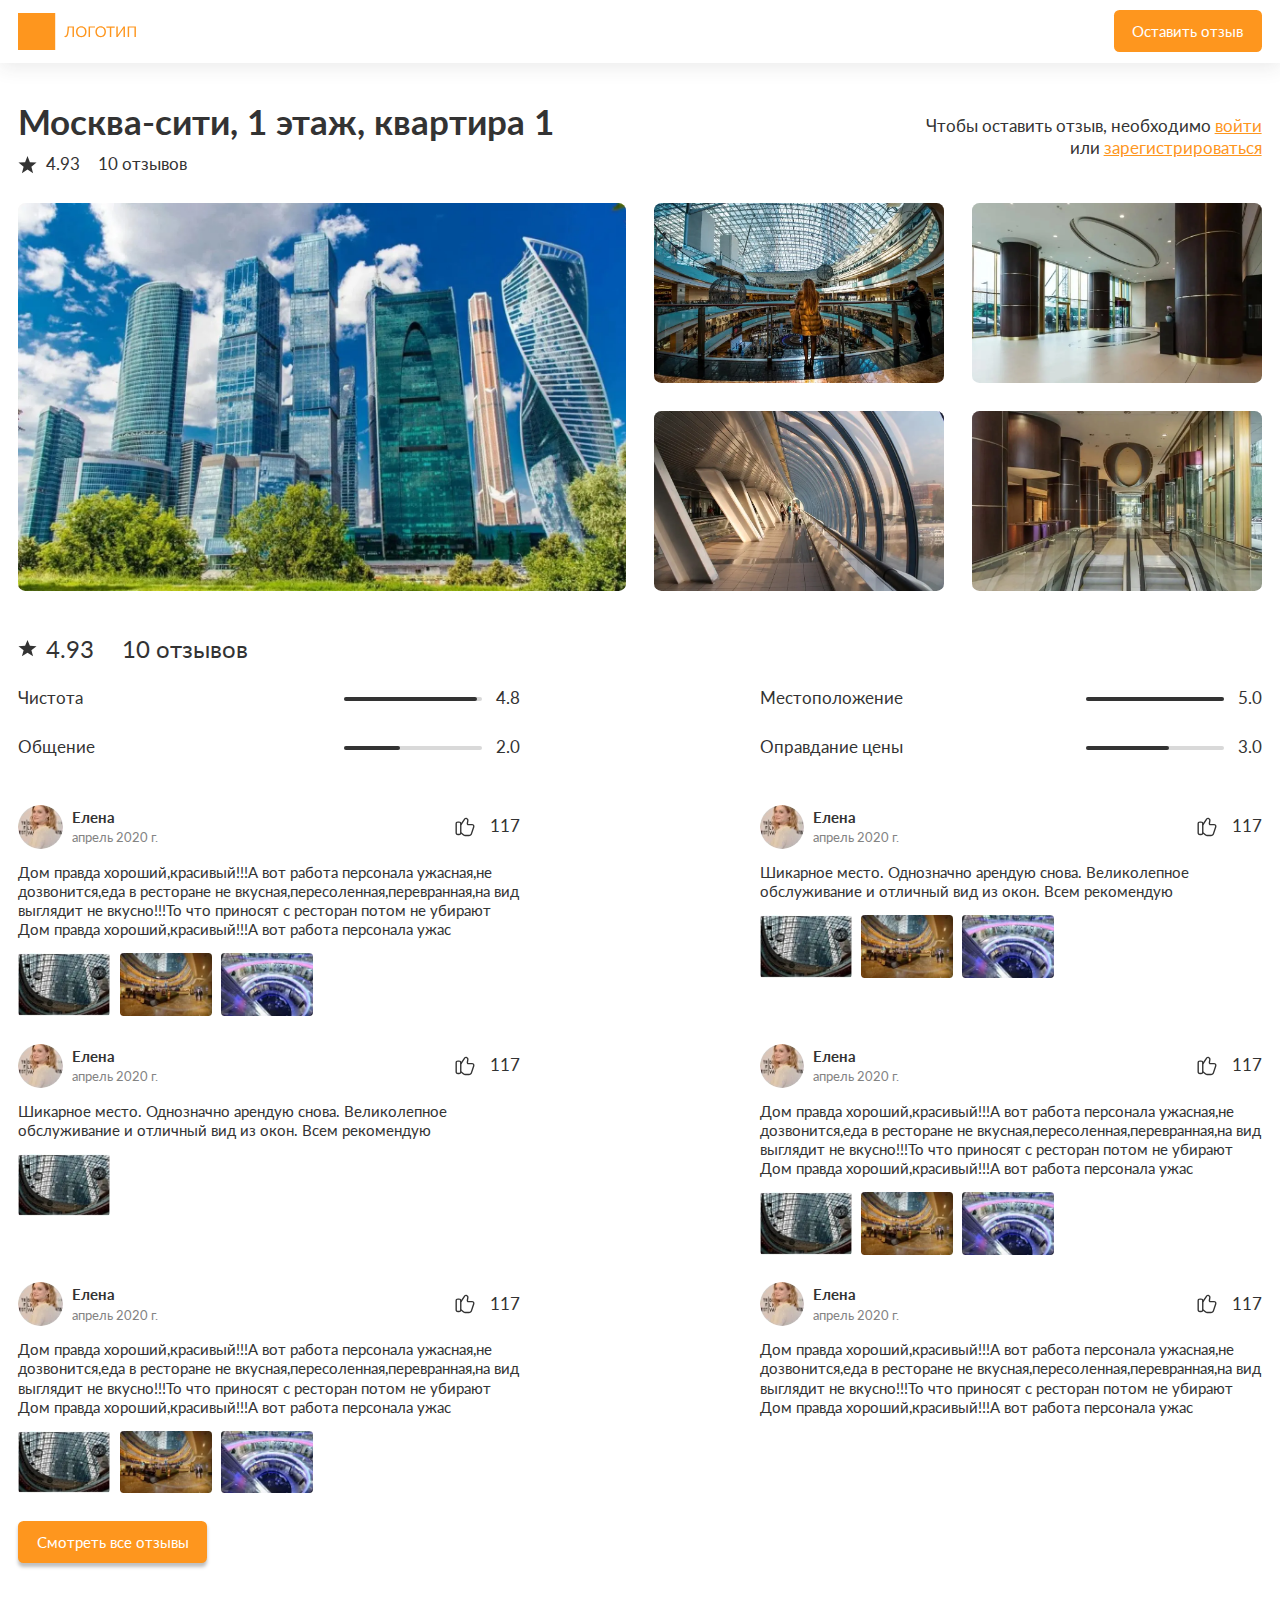
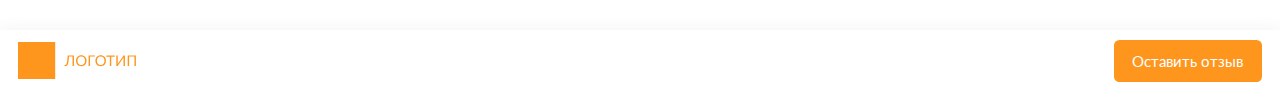
==== card.html @ af411788 "first commit" ====
<!DOCTYPE html> <html lang="ru">

<head>
    <meta charset="UTF-8">
    <meta name="viewport" content="width=device-width, initial-scale=1.0">
    <meta name="description" content="">
    <meta name="keywords" content="">
    <link rel="stylesheet" href="css/libs.min.css">
    <link rel="stylesheet" href="css/style.min.css">
    <script src="https://api-maps.yandex.ru/2.1/?lang=ru_RU&apikey=9133eb49-3a97-4b2d-90be-6b80a97a5036" type="text/javascript"></script>
    <title>Главная</title>
</head>


<body class="page">
    <div class="wrapper">
        <header class="header">
            <div class="container">
    <div class="header__inner">
        <a href="" class="logo header__logo">
            <img src="img/logo.svg" alt="">
        </a>
        
        <button class="header__btn m-btn m-btn-accent">
            <span>Оставить отзыв</span>
        </button>
        
    </div>
</div>

        </header>
        <main class="content">

            <section class="apart">
                <div class="container">
                    <div class="apart__top">
    <div class="apart__info">
        <h1 class="display1">
            Москва-сити, 1 этаж, квартира 1
        </h1>
        <div class="apart__reviews">
            <div class="rating-num">
                <img src="img/star.svg" alt="">
                <span class="text18">
                                        4.93
                                    </span>
            </div>
            <span class="text18">
                                    10 отзывов
                                </span>
        </div>
    </div>
    
    <div class="apart__desc text18">
        Чтобы оставить отзыв, необходимо
        <a href="">войти</a> <br>
        или
        <a href="">зарегистрироваться</a>
    </div>
    
</div>

                    <div class="gallery">
    <div class="gallery-card">
    <a href="img/gallery.webp" data-fancybox="gallery" class="gallery-card__img">
        <img src="img/gallery.webp" alt="">
    </a>
</div>

    <div class="gallery-card">
    <a href="img/gallery2.webp" data-fancybox="gallery" class="gallery-card__img">
        <img src="img/gallery2.webp" alt="">
    </a>
</div>

    <div class="gallery-card">
    <a href="img/gallery3.webp" data-fancybox="gallery" class="gallery-card__img">
        <img src="img/gallery3.webp" alt="">
    </a>
</div>

    <div class="gallery-card">
    <a href="img/gallery4.webp" data-fancybox="gallery" class="gallery-card__img">
        <img src="img/gallery4.webp" alt="">
    </a>
</div>

    <div class="gallery-card">
    <a href="img/gallery5.webp" data-fancybox="gallery" class="gallery-card__img">
        <img src="img/gallery5.webp" alt="">
    </a>
</div>

</div>

                    <div class="stat">
    <div class="stat__top">
        <div class="rating-num">
            <img src="img/star.svg" alt="">
            <span class="text26">
                4.93
            </span>
        </div>
        <span class="text26">
            10 отзывов
        </span>
    </div>
    <div class="stat__items">
        <div class="stat-card">
    <div class="stat-card__title text18">
        Чистота
    </div>
    <div class="stat-card__nums">
        <div class="stat-card__progress">
            <span data-current="4.8" data-max="5" class="stat-card__progress-fill"></span>
        </div>
        <div class="stat-card__ball">
            <div class="text18">
                4.8
            </div>
        </div>
    </div>
</div>

        <div class="stat-card">
    <div class="stat-card__title text18">
        Местоположение
    </div>
    <div class="stat-card__nums">
        <div class="stat-card__progress">
            <span data-current="5.0" data-max="5" class="stat-card__progress-fill"></span>
        </div>
        <div class="stat-card__ball">
            <div class="text18">
                5.0
            </div>
        </div>
    </div>
</div>

        <div class="stat-card">
    <div class="stat-card__title text18">
        Общение
    </div>
    <div class="stat-card__nums">
        <div class="stat-card__progress">
            <span data-current="2.0" data-max="5" class="stat-card__progress-fill"></span>
        </div>
        <div class="stat-card__ball">
            <div class="text18">
                2.0
            </div>
        </div>
    </div>
</div>

        <div class="stat-card">
    <div class="stat-card__title text18">
        Оправдание цены
    </div>
    <div class="stat-card__nums">
        <div class="stat-card__progress">
            <span data-current="3.0" data-max="5" class="stat-card__progress-fill"></span>
        </div>
        <div class="stat-card__ball">
            <div class="text18">
                3.0
            </div>
        </div>
    </div>
</div>

    </div>
</div>

                    <div class="feedback">
    <div class="feedback__items">
        <div class="feedback-card">
    <div class="feedback-card__top">
        <div class="feedback-card__user">
            <div class="avatar">
                <img src="img/avatar.webp" alt="">
            </div>
            <div class="feedback-card__user-info">
                <div class="feedback-card__user-name">
                    <span class="text16 bold-text">
                        Елена
                    </span>
                </div>
                <div class="feedback-card__user-date">
                    <span class="text14 gray-text">
                        апрель 2020 г.
                    </span>
                </div>
            </div>
        </div>
        <div class="like">
            <span class="like__icon"></span>
            <span class="like__count text18">
                117
            </span>
        </div>
    </div>
    <div class="feedback-card__text text16">
        
        <p>
            Дом правда хороший,красивый!!!А вот работа персонала ужасная,не дозвонится,еда в ресторане не вкусная,пересоленная,перевранная,на вид выглядит не вкусно!!!То что приносят с ресторан потом не убирают Дом правда хороший,красивый!!!А вот работа персонала ужас
        </p>
        
    </div>
    
    <div class="feedback-card__images">
        
            <div class="feedback-card__img">
    <a href="img/feedback.webp" data-fancybox="gallery1" class="feedback-card__img-wrap">
        <img src="img/feedback.webp" alt="">
    </a>
</div>

            <div class="feedback-card__img">
    <a href="img/feedback2.webp" data-fancybox="gallery1" class="feedback-card__img-wrap">
        <img src="img/feedback2.webp" alt="">
    </a>
</div>

            <div class="feedback-card__img">
    <a href="img/feedback3.webp" data-fancybox="gallery1" class="feedback-card__img-wrap">
        <img src="img/feedback3.webp" alt="">
    </a>
</div>

        
        
    </div>
</div>

        <div class="feedback-card">
    <div class="feedback-card__top">
        <div class="feedback-card__user">
            <div class="avatar">
                <img src="img/avatar.webp" alt="">
            </div>
            <div class="feedback-card__user-info">
                <div class="feedback-card__user-name">
                    <span class="text16 bold-text">
                        Елена
                    </span>
                </div>
                <div class="feedback-card__user-date">
                    <span class="text14 gray-text">
                        апрель 2020 г.
                    </span>
                </div>
            </div>
        </div>
        <div class="like">
            <span class="like__icon"></span>
            <span class="like__count text18">
                117
            </span>
        </div>
    </div>
    <div class="feedback-card__text text16">
        
        
        <p>
            Шикарное место. Однозначно арендую снова. Великолепное обслуживание и отличный вид из окон. Всем рекомендую
        </p>
    </div>
    
    <div class="feedback-card__images">
        
            <div class="feedback-card__img">
    <a href="img/feedback.webp" data-fancybox="gallery1" class="feedback-card__img-wrap">
        <img src="img/feedback.webp" alt="">
    </a>
</div>

            <div class="feedback-card__img">
    <a href="img/feedback2.webp" data-fancybox="gallery1" class="feedback-card__img-wrap">
        <img src="img/feedback2.webp" alt="">
    </a>
</div>

            <div class="feedback-card__img">
    <a href="img/feedback3.webp" data-fancybox="gallery1" class="feedback-card__img-wrap">
        <img src="img/feedback3.webp" alt="">
    </a>
</div>

        
        
    </div>
</div>

        <div class="feedback-card">
    <div class="feedback-card__top">
        <div class="feedback-card__user">
            <div class="avatar">
                <img src="img/avatar.webp" alt="">
            </div>
            <div class="feedback-card__user-info">
                <div class="feedback-card__user-name">
                    <span class="text16 bold-text">
                        Елена
                    </span>
                </div>
                <div class="feedback-card__user-date">
                    <span class="text14 gray-text">
                        апрель 2020 г.
                    </span>
                </div>
            </div>
        </div>
        <div class="like">
            <span class="like__icon"></span>
            <span class="like__count text18">
                117
            </span>
        </div>
    </div>
    <div class="feedback-card__text text16">
        
        
        <p>
            Шикарное место. Однозначно арендую снова. Великолепное обслуживание и отличный вид из окон. Всем рекомендую
        </p>
    </div>
    
    <div class="feedback-card__images">
        
        
        <div class="feedback-card__img">
    <a href="img/feedback.webp" data-fancybox="gallery1" class="feedback-card__img-wrap">
        <img src="img/feedback.webp" alt="">
    </a>
</div>

        
    </div>
</div>

        <div class="feedback-card">
    <div class="feedback-card__top">
        <div class="feedback-card__user">
            <div class="avatar">
                <img src="img/avatar.webp" alt="">
            </div>
            <div class="feedback-card__user-info">
                <div class="feedback-card__user-name">
                    <span class="text16 bold-text">
                        Елена
                    </span>
                </div>
                <div class="feedback-card__user-date">
                    <span class="text14 gray-text">
                        апрель 2020 г.
                    </span>
                </div>
            </div>
        </div>
        <div class="like">
            <span class="like__icon"></span>
            <span class="like__count text18">
                117
            </span>
        </div>
    </div>
    <div class="feedback-card__text text16">
        
        <p>
            Дом правда хороший,красивый!!!А вот работа персонала ужасная,не дозвонится,еда в ресторане не вкусная,пересоленная,перевранная,на вид выглядит не вкусно!!!То что приносят с ресторан потом не убирают Дом правда хороший,красивый!!!А вот работа персонала ужас
        </p>
        
    </div>
    
    <div class="feedback-card__images">
        
            <div class="feedback-card__img">
    <a href="img/feedback.webp" data-fancybox="gallery1" class="feedback-card__img-wrap">
        <img src="img/feedback.webp" alt="">
    </a>
</div>

            <div class="feedback-card__img">
    <a href="img/feedback2.webp" data-fancybox="gallery1" class="feedback-card__img-wrap">
        <img src="img/feedback2.webp" alt="">
    </a>
</div>

            <div class="feedback-card__img">
    <a href="img/feedback3.webp" data-fancybox="gallery1" class="feedback-card__img-wrap">
        <img src="img/feedback3.webp" alt="">
    </a>
</div>

        
        
    </div>
</div>

        <div class="feedback-card">
    <div class="feedback-card__top">
        <div class="feedback-card__user">
            <div class="avatar">
                <img src="img/avatar.webp" alt="">
            </div>
            <div class="feedback-card__user-info">
                <div class="feedback-card__user-name">
                    <span class="text16 bold-text">
                        Елена
                    </span>
                </div>
                <div class="feedback-card__user-date">
                    <span class="text14 gray-text">
                        апрель 2020 г.
                    </span>
                </div>
            </div>
        </div>
        <div class="like">
            <span class="like__icon"></span>
            <span class="like__count text18">
                117
            </span>
        </div>
    </div>
    <div class="feedback-card__text text16">
        
        <p>
            Дом правда хороший,красивый!!!А вот работа персонала ужасная,не дозвонится,еда в ресторане не вкусная,пересоленная,перевранная,на вид выглядит не вкусно!!!То что приносят с ресторан потом не убирают Дом правда хороший,красивый!!!А вот работа персонала ужас
        </p>
        
    </div>
    
    <div class="feedback-card__images">
        
            <div class="feedback-card__img">
    <a href="img/feedback.webp" data-fancybox="gallery1" class="feedback-card__img-wrap">
        <img src="img/feedback.webp" alt="">
    </a>
</div>

            <div class="feedback-card__img">
    <a href="img/feedback2.webp" data-fancybox="gallery1" class="feedback-card__img-wrap">
        <img src="img/feedback2.webp" alt="">
    </a>
</div>

            <div class="feedback-card__img">
    <a href="img/feedback3.webp" data-fancybox="gallery1" class="feedback-card__img-wrap">
        <img src="img/feedback3.webp" alt="">
    </a>
</div>

        
        
    </div>
</div>

        <div class="feedback-card">
    <div class="feedback-card__top">
        <div class="feedback-card__user">
            <div class="avatar">
                <img src="img/avatar.webp" alt="">
            </div>
            <div class="feedback-card__user-info">
                <div class="feedback-card__user-name">
                    <span class="text16 bold-text">
                        Елена
                    </span>
                </div>
                <div class="feedback-card__user-date">
                    <span class="text14 gray-text">
                        апрель 2020 г.
                    </span>
                </div>
            </div>
        </div>
        <div class="like">
            <span class="like__icon"></span>
            <span class="like__count text18">
                117
            </span>
        </div>
    </div>
    <div class="feedback-card__text text16">
        
        <p>
            Дом правда хороший,красивый!!!А вот работа персонала ужасная,не дозвонится,еда в ресторане не вкусная,пересоленная,перевранная,на вид выглядит не вкусно!!!То что приносят с ресторан потом не убирают Дом правда хороший,красивый!!!А вот работа персонала ужас
        </p>
        
    </div>
    
</div>

    </div>
    <div class="feedback__nav">
        <a href="" class="feedback__btn m-btn shadow m-btn-accent">
            <span>Смотреть все отзывы</span>
        </a>
    </div>
</div>

                </div>
            </section>

        </main>
        <footer class="footer">
            <div class="container">
    <div class="footer__inner">
        <a href="" class="logo header__logo">
            <img src="img/logo.svg" alt="">
        </a>
        <button class="footer__btn m-btn m-btn-accent">
            <span>Оставить отзыв</span>
        </button>
    </div>
</div>

        </footer>
    </div>

    <script src="js/libs.min.js"></script>
<script src="js/main.min.js"></script>

</body>

</html>
---- css/libs.min.css ----
@font-face{font-family:'swiper-icons';src:url("data:application/font-woff;charset=utf-8;base64, [base64]//wADZ2x5ZgAAAywAAADMAAAD2MHtryVoZWFkAAABbAAAADAAAAA2E2+eoWhoZWEAAAGcAAAAHwAAACQC9gDzaG10eAAAAigAAAAZAAAArgJkABFsb2NhAAAC0AAAAFoAAABaFQAUGG1heHAAAAG8AAAAHwAAACAAcABAbmFtZQAAA/gAAAE5AAACXvFdBwlwb3N0AAAFNAAAAGIAAACE5s74hXjaY2BkYGAAYpf5Hu/j+W2+MnAzMYDAzaX6QjD6/4//Bxj5GA8AuRwMYGkAPywL13jaY2BkYGA88P8Agx4j+/8fQDYfA1AEBWgDAIB2BOoAeNpjYGRgYNBh4GdgYgABEMnIABJzYNADCQAACWgAsQB42mNgYfzCOIGBlYGB0YcxjYGBwR1Kf2WQZGhhYGBiYGVmgAFGBiQQkOaawtDAoMBQxXjg/wEGPcYDDA4wNUA2CCgwsAAAO4EL6gAAeNpj2M0gyAACqxgGNWBkZ2D4/wMA+xkDdgAAAHjaY2BgYGaAYBkGRgYQiAHyGMF8FgYHIM3DwMHABGQrMOgyWDLEM1T9/w8UBfEMgLzE////P/5//f/V/xv+r4eaAAeMbAxwIUYmIMHEgKYAYjUcsDAwsLKxc3BycfPw8jEQA/[base64]/uznmfPFBNODM2K7MTQ45YEAZqGP81AmGGcF3iPqOop0r1SPTaTbVkfUe4HXj97wYE+yNwWYxwWu4v1ugWHgo3S1XdZEVqWM7ET0cfnLGxWfkgR42o2PvWrDMBSFj/IHLaF0zKjRgdiVMwScNRAoWUoH78Y2icB/yIY09An6AH2Bdu/UB+yxopYshQiEvnvu0dURgDt8QeC8PDw7Fpji3fEA4z/PEJ6YOB5hKh4dj3EvXhxPqH/SKUY3rJ7srZ4FZnh1PMAtPhwP6fl2PMJMPDgeQ4rY8YT6Gzao0eAEA409DuggmTnFnOcSCiEiLMgxCiTI6Cq5DZUd3Qmp10vO0LaLTd2cjN4fOumlc7lUYbSQcZFkutRG7g6JKZKy0RmdLY680CDnEJ+UMkpFFe1RN7nxdVpXrC4aTtnaurOnYercZg2YVmLN/d/gczfEimrE/fs/bOuq29Zmn8tloORaXgZgGa78yO9/cnXm2BpaGvq25Dv9S4E9+5SIc9PqupJKhYFSSl47+Qcr1mYNAAAAeNptw0cKwkAAAMDZJA8Q7OUJvkLsPfZ6zFVERPy8qHh2YER+3i/BP83vIBLLySsoKimrqKqpa2hp6+jq6RsYGhmbmJqZSy0sraxtbO3sHRydnEMU4uR6yx7JJXveP7WrDycAAAAAAAH//wACeNpjYGRgYOABYhkgZgJCZgZNBkYGLQZtIJsFLMYAAAw3ALgAeNolizEKgDAQBCchRbC2sFER0YD6qVQiBCv/H9ezGI6Z5XBAw8CBK/m5iQQVauVbXLnOrMZv2oLdKFa8Pjuru2hJzGabmOSLzNMzvutpB3N42mNgZGBg4GKQYzBhYMxJLMlj4GBgAYow/P/PAJJhLM6sSoWKfWCAAwDAjgbRAAB42mNgYGBkAIIbCZo5IPrmUn0hGA0AO8EFTQAA");font-weight:400;font-style:normal}:root{--swiper-theme-color: #007aff}.swiper{margin-left:auto;margin-right:auto;position:relative;overflow:hidden;list-style:none;padding:0;z-index:1}.swiper-vertical>.swiper-wrapper{flex-direction:column}.swiper-wrapper{position:relative;width:100%;height:100%;z-index:1;display:flex;transition-property:transform;box-sizing:content-box}.swiper-android .swiper-slide,.swiper-wrapper{transform:translate3d(0px, 0, 0)}.swiper-pointer-events{touch-action:pan-y}.swiper-pointer-events.swiper-vertical{touch-action:pan-x}.swiper-slide{flex-shrink:0;width:100%;height:100%;position:relative;transition-property:transform}.swiper-slide-invisible-blank{visibility:hidden}.swiper-autoheight,.swiper-autoheight .swiper-slide{height:auto}.swiper-autoheight .swiper-wrapper{align-items:flex-start;transition-property:transform, height}.swiper-backface-hidden .swiper-slide{transform:translateZ(0);-webkit-backface-visibility:hidden;backface-visibility:hidden}.swiper-3d,.swiper-3d.swiper-css-mode .swiper-wrapper{perspective:1200px}.swiper-3d .swiper-wrapper,.swiper-3d .swiper-slide,.swiper-3d .swiper-slide-shadow,.swiper-3d .swiper-slide-shadow-left,.swiper-3d .swiper-slide-shadow-right,.swiper-3d .swiper-slide-shadow-top,.swiper-3d .swiper-slide-shadow-bottom,.swiper-3d .swiper-cube-shadow{transform-style:preserve-3d}.swiper-3d .swiper-slide-shadow,.swiper-3d .swiper-slide-shadow-left,.swiper-3d .swiper-slide-shadow-right,.swiper-3d .swiper-slide-shadow-top,.swiper-3d .swiper-slide-shadow-bottom{position:absolute;left:0;top:0;width:100%;height:100%;pointer-events:none;z-index:10}.swiper-3d .swiper-slide-shadow{background:rgba(0,0,0,0.15)}.swiper-3d .swiper-slide-shadow-left{background-image:linear-gradient(to left, rgba(0,0,0,0.5), rgba(0,0,0,0))}.swiper-3d .swiper-slide-shadow-right{background-image:linear-gradient(to right, rgba(0,0,0,0.5), rgba(0,0,0,0))}.swiper-3d .swiper-slide-shadow-top{background-image:linear-gradient(to top, rgba(0,0,0,0.5), rgba(0,0,0,0))}.swiper-3d .swiper-slide-shadow-bottom{background-image:linear-gradient(to bottom, rgba(0,0,0,0.5), rgba(0,0,0,0))}.swiper-css-mode>.swiper-wrapper{overflow:auto;scrollbar-width:none;-ms-overflow-style:none}.swiper-css-mode>.swiper-wrapper::-webkit-scrollbar{display:none}.swiper-css-mode>.swiper-wrapper>.swiper-slide{scroll-snap-align:start start}.swiper-horizontal.swiper-css-mode>.swiper-wrapper{scroll-snap-type:x mandatory}.swiper-vertical.swiper-css-mode>.swiper-wrapper{scroll-snap-type:y mandatory}.swiper-centered>.swiper-wrapper::before{content:'';flex-shrink:0;order:9999}.swiper-centered.swiper-horizontal>.swiper-wrapper>.swiper-slide:first-child{margin-inline-start:var(--swiper-centered-offset-before)}.swiper-centered.swiper-horizontal>.swiper-wrapper::before{height:100%;min-height:1px;width:var(--swiper-centered-offset-after)}.swiper-centered.swiper-vertical>.swiper-wrapper>.swiper-slide:first-child{margin-block-start:var(--swiper-centered-offset-before)}.swiper-centered.swiper-vertical>.swiper-wrapper::before{width:100%;min-width:1px;height:var(--swiper-centered-offset-after)}.swiper-centered>.swiper-wrapper>.swiper-slide{scroll-snap-align:center center}.swiper-virtual .swiper-slide{-webkit-backface-visibility:hidden;transform:translateZ(0)}.swiper-virtual.swiper-css-mode .swiper-wrapper::after{content:'';position:absolute;left:0;top:0;pointer-events:none}.swiper-virtual.swiper-css-mode.swiper-horizontal .swiper-wrapper::after{height:1px;width:var(--swiper-virtual-size)}.swiper-virtual.swiper-css-mode.swiper-vertical .swiper-wrapper::after{width:1px;height:var(--swiper-virtual-size)}:root{--swiper-navigation-size: 44px}.swiper-button-prev,.swiper-button-next{position:absolute;top:50%;width:calc(var(--swiper-navigation-size) / 44 * 27);height:var(--swiper-navigation-size);margin-top:calc(0px - (var(--swiper-navigation-size) / 2));z-index:10;cursor:pointer;display:flex;align-items:center;justify-content:center;color:var(--swiper-navigation-color, var(--swiper-theme-color))}.swiper-button-prev.swiper-button-disabled,.swiper-button-next.swiper-button-disabled{opacity:0.35;cursor:auto;pointer-events:none}.swiper-button-prev:after,.swiper-button-next:after{font-family:swiper-icons;font-size:var(--swiper-navigation-size);text-transform:none !important;letter-spacing:0;text-transform:none;font-variant:initial;line-height:1}.swiper-button-prev,.swiper-rtl .swiper-button-next{left:10px;right:auto}.swiper-button-prev:after,.swiper-rtl .swiper-button-next:after{content:'prev'}.swiper-button-next,.swiper-rtl .swiper-button-prev{right:10px;left:auto}.swiper-button-next:after,.swiper-rtl .swiper-button-prev:after{content:'next'}.swiper-button-lock{display:none}.swiper-pagination{position:absolute;text-align:center;transition:300ms opacity;transform:translate3d(0, 0, 0);z-index:10}.swiper-pagination.swiper-pagination-hidden{opacity:0}.swiper-pagination-fraction,.swiper-pagination-custom,.swiper-horizontal>.swiper-pagination-bullets,.swiper-pagination-bullets.swiper-pagination-horizontal{bottom:10px;left:0;width:100%}.swiper-pagination-bullets-dynamic{overflow:hidden;font-size:0}.swiper-pagination-bullets-dynamic .swiper-pagination-bullet{transform:scale(0.33);position:relative}.swiper-pagination-bullets-dynamic .swiper-pagination-bullet-active{transform:scale(1)}.swiper-pagination-bullets-dynamic .swiper-pagination-bullet-active-main{transform:scale(1)}.swiper-pagination-bullets-dynamic .swiper-pagination-bullet-active-prev{transform:scale(0.66)}.swiper-pagination-bullets-dynamic .swiper-pagination-bullet-active-prev-prev{transform:scale(0.33)}.swiper-pagination-bullets-dynamic .swiper-pagination-bullet-active-next{transform:scale(0.66)}.swiper-pagination-bullets-dynamic .swiper-pagination-bullet-active-next-next{transform:scale(0.33)}.swiper-pagination-bullet{width:var(--swiper-pagination-bullet-width, var(--swiper-pagination-bullet-size, 8px));height:var(--swiper-pagination-bullet-height, var(--swiper-pagination-bullet-size, 8px));display:inline-block;border-radius:50%;background:var(--swiper-pagination-bullet-inactive-color, #000);opacity:var(--swiper-pagination-bullet-inactive-opacity, 0.2)}button.swiper-pagination-bullet{border:none;margin:0;padding:0;box-shadow:none;-webkit-appearance:none;appearance:none}.swiper-pagination-clickable .swiper-pagination-bullet{cursor:pointer}.swiper-pagination-bullet:only-child{display:none !important}.swiper-pagination-bullet-active{opacity:var(--swiper-pagination-bullet-opacity, 1);background:var(--swiper-pagination-color, var(--swiper-theme-color))}.swiper-vertical>.swiper-pagination-bullets,.swiper-pagination-vertical.swiper-pagination-bullets{right:10px;top:50%;transform:translate3d(0px, -50%, 0)}.swiper-vertical>.swiper-pagination-bullets .swiper-pagination-bullet,.swiper-pagination-vertical.swiper-pagination-bullets .swiper-pagination-bullet{margin:var(--swiper-pagination-bullet-vertical-gap, 6px) 0;display:block}.swiper-vertical>.swiper-pagination-bullets.swiper-pagination-bullets-dynamic,.swiper-pagination-vertical.swiper-pagination-bullets.swiper-pagination-bullets-dynamic{top:50%;transform:translateY(-50%);width:8px}.swiper-vertical>.swiper-pagination-bullets.swiper-pagination-bullets-dynamic .swiper-pagination-bullet,.swiper-pagination-vertical.swiper-pagination-bullets.swiper-pagination-bullets-dynamic .swiper-pagination-bullet{display:inline-block;transition:200ms transform, 200ms top}.swiper-horizontal>.swiper-pagination-bullets .swiper-pagination-bullet,.swiper-pagination-horizontal.swiper-pagination-bullets .swiper-pagination-bullet{margin:0 var(--swiper-pagination-bullet-horizontal-gap, 4px)}.swiper-horizontal>.swiper-pagination-bullets.swiper-pagination-bullets-dynamic,.swiper-pagination-horizontal.swiper-pagination-bullets.swiper-pagination-bullets-dynamic{left:50%;transform:translateX(-50%);white-space:nowrap}.swiper-horizontal>.swiper-pagination-bullets.swiper-pagination-bullets-dynamic .swiper-pagination-bullet,.swiper-pagination-horizontal.swiper-pagination-bullets.swiper-pagination-bullets-dynamic .swiper-pagination-bullet{transition:200ms transform, 200ms left}.swiper-horizontal.swiper-rtl>.swiper-pagination-bullets-dynamic .swiper-pagination-bullet{transition:200ms transform, 200ms right}.swiper-pagination-progressbar{background:rgba(0,0,0,0.25);position:absolute}.swiper-pagination-progressbar .swiper-pagination-progressbar-fill{background:var(--swiper-pagination-color, var(--swiper-theme-color));position:absolute;left:0;top:0;width:100%;height:100%;transform:scale(0);transform-origin:left top}.swiper-rtl .swiper-pagination-progressbar .swiper-pagination-progressbar-fill{transform-origin:right top}.swiper-horizontal>.swiper-pagination-progressbar,.swiper-pagination-progressbar.swiper-pagination-horizontal,.swiper-vertical>.swiper-pagination-progressbar.swiper-pagination-progressbar-opposite,.swiper-pagination-progressbar.swiper-pagination-vertical.swiper-pagination-progressbar-opposite{width:100%;height:4px;left:0;top:0}.swiper-vertical>.swiper-pagination-progressbar,.swiper-pagination-progressbar.swiper-pagination-vertical,.swiper-horizontal>.swiper-pagination-progressbar.swiper-pagination-progressbar-opposite,.swiper-pagination-progressbar.swiper-pagination-horizontal.swiper-pagination-progressbar-opposite{width:4px;height:100%;left:0;top:0}.swiper-pagination-lock{display:none}.swiper-scrollbar{border-radius:10px;position:relative;-ms-touch-action:none;background:rgba(0,0,0,0.1)}.swiper-horizontal>.swiper-scrollbar{position:absolute;left:1%;bottom:3px;z-index:50;height:5px;width:98%}.swiper-vertical>.swiper-scrollbar{position:absolute;right:3px;top:1%;z-index:50;width:5px;height:98%}.swiper-scrollbar-drag{height:100%;width:100%;position:relative;background:rgba(0,0,0,0.5);border-radius:10px;left:0;top:0}.swiper-scrollbar-cursor-drag{cursor:move}.swiper-scrollbar-lock{display:none}.swiper-zoom-container{width:100%;height:100%;display:flex;justify-content:center;align-items:center;text-align:center}.swiper-zoom-container>img,.swiper-zoom-container>svg,.swiper-zoom-container>canvas{max-width:100%;max-height:100%;object-fit:contain}.swiper-slide-zoomed{cursor:move}.swiper-lazy-preloader{width:42px;height:42px;position:absolute;left:50%;top:50%;margin-left:-21px;margin-top:-21px;z-index:10;transform-origin:50%;box-sizing:border-box;border:4px solid var(--swiper-preloader-color, var(--swiper-theme-color));border-radius:50%;border-top-color:transparent}.swiper-slide-visible .swiper-lazy-preloader{animation:swiper-preloader-spin 1s infinite linear}.swiper-lazy-preloader-white{--swiper-preloader-color: #fff}.swiper-lazy-preloader-black{--swiper-preloader-color: #000}@keyframes swiper-preloader-spin{0%{transform:rotate(0deg)}100%{transform:rotate(360deg)}}.swiper .swiper-notification{position:absolute;left:0;top:0;pointer-events:none;opacity:0;z-index:-1000}.swiper-free-mode>.swiper-wrapper{transition-timing-function:ease-out;margin:0 auto}.swiper-grid>.swiper-wrapper{flex-wrap:wrap}.swiper-grid-column>.swiper-wrapper{flex-wrap:wrap;flex-direction:column}.swiper-fade.swiper-free-mode .swiper-slide{transition-timing-function:ease-out}.swiper-fade .swiper-slide{pointer-events:none;transition-property:opacity}.swiper-fade .swiper-slide .swiper-slide{pointer-events:none}.swiper-fade .swiper-slide-active,.swiper-fade .swiper-slide-active .swiper-slide-active{pointer-events:auto}.swiper-cube{overflow:visible}.swiper-cube .swiper-slide{pointer-events:none;-webkit-backface-visibility:hidden;backface-visibility:hidden;z-index:1;visibility:hidden;transform-origin:0 0;width:100%;height:100%}.swiper-cube .swiper-slide .swiper-slide{pointer-events:none}.swiper-cube.swiper-rtl .swiper-slide{transform-origin:100% 0}.swiper-cube .swiper-slide-active,.swiper-cube .swiper-slide-active .swiper-slide-active{pointer-events:auto}.swiper-cube .swiper-slide-active,.swiper-cube .swiper-slide-next,.swiper-cube .swiper-slide-prev,.swiper-cube .swiper-slide-next+.swiper-slide{pointer-events:auto;visibility:visible}.swiper-cube .swiper-slide-shadow-top,.swiper-cube .swiper-slide-shadow-bottom,.swiper-cube .swiper-slide-shadow-left,.swiper-cube .swiper-slide-shadow-right{z-index:0;-webkit-backface-visibility:hidden;backface-visibility:hidden}.swiper-cube .swiper-cube-shadow{position:absolute;left:0;bottom:0px;width:100%;height:100%;opacity:0.6;z-index:0}.swiper-cube .swiper-cube-shadow:before{content:'';background:#000;position:absolute;left:0;top:0;bottom:0;right:0;filter:blur(50px)}.swiper-flip{overflow:visible}.swiper-flip .swiper-slide{pointer-events:none;-webkit-backface-visibility:hidden;backface-visibility:hidden;z-index:1}.swiper-flip .swiper-slide .swiper-slide{pointer-events:none}.swiper-flip .swiper-slide-active,.swiper-flip .swiper-slide-active .swiper-slide-active{pointer-events:auto}.swiper-flip .swiper-slide-shadow-top,.swiper-flip .swiper-slide-shadow-bottom,.swiper-flip .swiper-slide-shadow-left,.swiper-flip .swiper-slide-shadow-right{z-index:0;-webkit-backface-visibility:hidden;backface-visibility:hidden}.swiper-creative .swiper-slide{-webkit-backface-visibility:hidden;backface-visibility:hidden;overflow:hidden;transition-property:transform, opacity, height}.swiper-cards{overflow:visible}.swiper-cards .swiper-slide{transform-origin:center bottom;-webkit-backface-visibility:hidden;backface-visibility:hidden;overflow:hidden}

.carousel{position:relative;box-sizing:border-box}.carousel *,.carousel *:before,.carousel *:after{box-sizing:inherit}.carousel.is-draggable{cursor:move;cursor:grab}.carousel.is-dragging{cursor:move;cursor:grabbing}.carousel__viewport{position:relative;overflow:hidden;max-width:100%;max-height:100%}.carousel__track{display:flex}.carousel__slide{flex:0 0 auto;width:var(--carousel-slide-width, 60%);max-width:100%;padding:1rem;position:relative;overflow-x:hidden;overflow-y:auto;overscroll-behavior:contain}.has-dots{margin-bottom:calc(0.5rem + 22px)}.carousel__dots{margin:0 auto;padding:0;position:absolute;top:calc(100% + 0.5rem);left:0;right:0;display:flex;justify-content:center;list-style:none;user-select:none}.carousel__dots .carousel__dot{margin:0;padding:0;display:block;position:relative;width:22px;height:22px;cursor:pointer}.carousel__dots .carousel__dot:after{content:"";width:8px;height:8px;border-radius:50%;position:absolute;top:50%;left:50%;transform:translate(-50%, -50%);background-color:currentColor;opacity:.25;transition:opacity .15s ease-in-out}.carousel__dots .carousel__dot.is-selected:after{opacity:1}.carousel__button{width:var(--carousel-button-width, 48px);height:var(--carousel-button-height, 48px);padding:0;border:0;display:flex;justify-content:center;align-items:center;pointer-events:all;cursor:pointer;color:var(--carousel-button-color, currentColor);background:var(--carousel-button-bg, transparent);border-radius:var(--carousel-button-border-radius, 50%);box-shadow:var(--carousel-button-shadow, none);transition:opacity .15s ease}.carousel__button.is-prev,.carousel__button.is-next{position:absolute;top:50%;transform:translateY(-50%)}.carousel__button.is-prev{left:10px}.carousel__button.is-next{right:10px}.carousel__button[disabled]{cursor:default;opacity:.3}.carousel__button svg{width:var(--carousel-button-svg-width, 50%);height:var(--carousel-button-svg-height, 50%);fill:none;stroke:currentColor;stroke-width:var(--carousel-button-svg-stroke-width, 1.5);stroke-linejoin:bevel;stroke-linecap:round;filter:var(--carousel-button-svg-filter, none);pointer-events:none}html.with-fancybox{scroll-behavior:auto}body.compensate-for-scrollbar{overflow:hidden !important;touch-action:none}.fancybox__container{position:fixed;top:0;left:0;bottom:0;right:0;direction:ltr;margin:0;padding:env(safe-area-inset-top, 0px) env(safe-area-inset-right, 0px) env(safe-area-inset-bottom, 0px) env(safe-area-inset-left, 0px);box-sizing:border-box;display:flex;flex-direction:column;color:var(--fancybox-color, #fff);-webkit-tap-highlight-color:rgba(0,0,0,0);overflow:hidden;z-index:1050;outline:none;transform-origin:top left;--carousel-button-width: 48px;--carousel-button-height: 48px;--carousel-button-svg-width: 24px;--carousel-button-svg-height: 24px;--carousel-button-svg-stroke-width: 2.5;--carousel-button-svg-filter: drop-shadow(1px 1px 1px rgba(0, 0, 0, 0.4))}.fancybox__container *,.fancybox__container *::before,.fancybox__container *::after{box-sizing:inherit}.fancybox__container :focus{outline:none}body:not(.is-using-mouse) .fancybox__container :focus{box-shadow:0 0 0 1px #fff,0 0 0 2px var(--fancybox-accent-color, rgba(1,210,232,0.94))}@media all and (min-width: 1024px){.fancybox__container{--carousel-button-width:48px;--carousel-button-height:48px;--carousel-button-svg-width:27px;--carousel-button-svg-height:27px}}.fancybox__backdrop{position:absolute;top:0;right:0;bottom:0;left:0;z-index:-1;background:var(--fancybox-bg, rgba(24,24,27,0.92))}.fancybox__carousel{position:relative;flex:1 1 auto;min-height:0;height:100%;z-index:10}.fancybox__carousel.has-dots{margin-bottom:calc(0.5rem + 22px)}.fancybox__viewport{position:relative;width:100%;height:100%;overflow:visible;cursor:default}.fancybox__track{display:flex;height:100%}.fancybox__slide{flex:0 0 auto;width:100%;max-width:100%;margin:0;padding:48px 8px 8px 8px;position:relative;overscroll-behavior:contain;display:flex;flex-direction:column;outline:0;overflow:auto;--carousel-button-width: 36px;--carousel-button-height: 36px;--carousel-button-svg-width: 22px;--carousel-button-svg-height: 22px}.fancybox__slide::before,.fancybox__slide::after{content:"";flex:0 0 0;margin:auto}@media all and (min-width: 1024px){.fancybox__slide{padding:64px 100px}}.fancybox__content{margin:0 env(safe-area-inset-right, 0px) 0 env(safe-area-inset-left, 0px);padding:36px;color:var(--fancybox-content-color, #374151);background:var(--fancybox-content-bg, #fff);position:relative;align-self:center;display:flex;flex-direction:column;z-index:20}.fancybox__content :focus:not(.carousel__button.is-close){outline:thin dotted;box-shadow:none}.fancybox__caption{align-self:center;max-width:100%;margin:0;padding:1rem 0 0 0;line-height:1.375;color:var(--fancybox-color, currentColor);visibility:visible;cursor:auto;flex-shrink:0;overflow-wrap:anywhere}.is-loading .fancybox__caption{visibility:hidden}.fancybox__container>.carousel__dots{top:100%;color:var(--fancybox-color, #fff)}.fancybox__nav .carousel__button{z-index:40}.fancybox__nav .carousel__button.is-next{right:8px}@media all and (min-width: 1024px){.fancybox__nav .carousel__button.is-next{right:40px}}.fancybox__nav .carousel__button.is-prev{left:8px}@media all and (min-width: 1024px){.fancybox__nav .carousel__button.is-prev{left:40px}}.carousel__button.is-close{position:absolute;top:8px;right:8px;top:calc(env(safe-area-inset-top, 0px) + 8px);right:calc(env(safe-area-inset-right, 0px) + 8px);z-index:40}@media all and (min-width: 1024px){.carousel__button.is-close{right:40px}}.fancybox__content>.carousel__button.is-close{position:absolute;top:-40px;right:0;color:var(--fancybox-color, #fff)}.fancybox__no-click,.fancybox__no-click button{pointer-events:none}.fancybox__spinner{position:absolute;top:50%;left:50%;transform:translate(-50%, -50%);width:50px;height:50px;color:var(--fancybox-color, currentColor)}.fancybox__slide .fancybox__spinner{cursor:pointer;z-index:1053}.fancybox__spinner svg{animation:fancybox-rotate 2s linear infinite;transform-origin:center center;position:absolute;top:0;right:0;bottom:0;left:0;margin:auto;width:100%;height:100%}.fancybox__spinner svg circle{fill:none;stroke-width:2.75;stroke-miterlimit:10;stroke-dasharray:1,200;stroke-dashoffset:0;animation:fancybox-dash 1.5s ease-in-out infinite;stroke-linecap:round;stroke:currentColor}@keyframes fancybox-rotate{100%{transform:rotate(360deg)}}@keyframes fancybox-dash{0%{stroke-dasharray:1,200;stroke-dashoffset:0}50%{stroke-dasharray:89,200;stroke-dashoffset:-35px}100%{stroke-dasharray:89,200;stroke-dashoffset:-124px}}.fancybox__backdrop,.fancybox__caption,.fancybox__nav,.carousel__dots,.carousel__button.is-close{opacity:var(--fancybox-opacity, 1)}.fancybox__container.is-animated[aria-hidden=false] .fancybox__backdrop,.fancybox__container.is-animated[aria-hidden=false] .fancybox__caption,.fancybox__container.is-animated[aria-hidden=false] .fancybox__nav,.fancybox__container.is-animated[aria-hidden=false] .carousel__dots,.fancybox__container.is-animated[aria-hidden=false] .carousel__button.is-close{animation:.15s ease backwards fancybox-fadeIn}.fancybox__container.is-animated.is-closing .fancybox__backdrop,.fancybox__container.is-animated.is-closing .fancybox__caption,.fancybox__container.is-animated.is-closing .fancybox__nav,.fancybox__container.is-animated.is-closing .carousel__dots,.fancybox__container.is-animated.is-closing .carousel__button.is-close{animation:.15s ease both fancybox-fadeOut}.fancybox-fadeIn{animation:.15s ease both fancybox-fadeIn}.fancybox-fadeOut{animation:.1s ease both fancybox-fadeOut}.fancybox-zoomInUp{animation:.2s ease both fancybox-zoomInUp}.fancybox-zoomOutDown{animation:.15s ease both fancybox-zoomOutDown}.fancybox-throwOutUp{animation:.15s ease both fancybox-throwOutUp}.fancybox-throwOutDown{animation:.15s ease both fancybox-throwOutDown}@keyframes fancybox-fadeIn{from{opacity:0}to{opacity:1}}@keyframes fancybox-fadeOut{to{opacity:0}}@keyframes fancybox-zoomInUp{from{transform:scale(0.97) translate3d(0, 16px, 0);opacity:0}to{transform:scale(1) translate3d(0, 0, 0);opacity:1}}@keyframes fancybox-zoomOutDown{to{transform:scale(0.97) translate3d(0, 16px, 0);opacity:0}}@keyframes fancybox-throwOutUp{to{transform:translate3d(0, -30%, 0);opacity:0}}@keyframes fancybox-throwOutDown{to{transform:translate3d(0, 30%, 0);opacity:0}}.fancybox__carousel .carousel__slide{scrollbar-width:thin;scrollbar-color:#ccc rgba(255,255,255,0.1)}.fancybox__carousel .carousel__slide::-webkit-scrollbar{width:8px;height:8px}.fancybox__carousel .carousel__slide::-webkit-scrollbar-track{background-color:rgba(255,255,255,0.1)}.fancybox__carousel .carousel__slide::-webkit-scrollbar-thumb{background-color:#ccc;border-radius:2px;box-shadow:inset 0 0 4px rgba(0,0,0,0.2)}.fancybox__carousel.is-draggable .fancybox__slide,.fancybox__carousel.is-draggable .fancybox__slide .fancybox__content{cursor:move;cursor:grab}.fancybox__carousel.is-dragging .fancybox__slide,.fancybox__carousel.is-dragging .fancybox__slide .fancybox__content{cursor:move;cursor:grabbing}.fancybox__carousel .fancybox__slide .fancybox__content{cursor:auto}.fancybox__carousel .fancybox__slide.can-zoom_in .fancybox__content{cursor:zoom-in}.fancybox__carousel .fancybox__slide.can-zoom_out .fancybox__content{cursor:zoom-out}.fancybox__carousel .fancybox__slide.is-draggable .fancybox__content{cursor:move;cursor:grab}.fancybox__carousel .fancybox__slide.is-dragging .fancybox__content{cursor:move;cursor:grabbing}.fancybox__image{transform-origin:0 0;user-select:none;transition:none}.has-image .fancybox__content{padding:0;background:rgba(0,0,0,0);min-height:1px}.is-closing .has-image .fancybox__content{overflow:visible}.has-image[data-image-fit=contain]{overflow:visible;touch-action:none}.has-image[data-image-fit=contain] .fancybox__content{flex-direction:row;flex-wrap:wrap}.has-image[data-image-fit=contain] .fancybox__image{max-width:100%;max-height:100%;object-fit:contain}.has-image[data-image-fit=contain-w]{overflow-x:hidden;overflow-y:auto}.has-image[data-image-fit=contain-w] .fancybox__content{min-height:auto}.has-image[data-image-fit=contain-w] .fancybox__image{max-width:100%;height:auto}.has-image[data-image-fit=cover]{overflow:visible;touch-action:none}.has-image[data-image-fit=cover] .fancybox__content{width:100%;height:100%}.has-image[data-image-fit=cover] .fancybox__image{width:100%;height:100%;object-fit:cover}.fancybox__carousel .fancybox__slide.has-iframe .fancybox__content,.fancybox__carousel .fancybox__slide.has-map .fancybox__content,.fancybox__carousel .fancybox__slide.has-pdf .fancybox__content,.fancybox__carousel .fancybox__slide.has-video .fancybox__content,.fancybox__carousel .fancybox__slide.has-html5video .fancybox__content{max-width:100%;flex-shrink:1;min-height:1px;overflow:visible}.fancybox__carousel .fancybox__slide.has-iframe .fancybox__content,.fancybox__carousel .fancybox__slide.has-map .fancybox__content,.fancybox__carousel .fancybox__slide.has-pdf .fancybox__content{width:100%;height:80%}.fancybox__carousel .fancybox__slide.has-video .fancybox__content,.fancybox__carousel .fancybox__slide.has-html5video .fancybox__content{width:960px;height:540px;max-width:100%;max-height:100%}.fancybox__carousel .fancybox__slide.has-map .fancybox__content,.fancybox__carousel .fancybox__slide.has-pdf .fancybox__content,.fancybox__carousel .fancybox__slide.has-video .fancybox__content,.fancybox__carousel .fancybox__slide.has-html5video .fancybox__content{padding:0;background:rgba(24,24,27,0.9);color:#fff}.fancybox__carousel .fancybox__slide.has-map .fancybox__content{background:#e5e3df}.fancybox__html5video,.fancybox__iframe{border:0;display:block;height:100%;width:100%;background:rgba(0,0,0,0)}.fancybox-placeholder{position:absolute;width:1px;height:1px;padding:0;margin:-1px;overflow:hidden;clip:rect(0, 0, 0, 0);white-space:nowrap;border-width:0}.fancybox__thumbs{flex:0 0 auto;position:relative;padding:0px 3px;opacity:var(--fancybox-opacity, 1)}.fancybox__container.is-animated[aria-hidden=false] .fancybox__thumbs{animation:.15s ease-in backwards fancybox-fadeIn}.fancybox__container.is-animated.is-closing .fancybox__thumbs{opacity:0}.fancybox__thumbs .carousel__slide{flex:0 0 auto;width:var(--fancybox-thumbs-width, 96px);margin:0;padding:8px 3px;box-sizing:content-box;display:flex;align-items:center;justify-content:center;overflow:visible;cursor:pointer}.fancybox__thumbs .carousel__slide .fancybox__thumb::after{content:"";position:absolute;top:0;left:0;right:0;bottom:0;border-width:5px;border-style:solid;border-color:var(--fancybox-accent-color, rgba(34,213,233,0.96));opacity:0;transition:opacity .15s ease;border-radius:var(--fancybox-thumbs-border-radius, 4px)}.fancybox__thumbs .carousel__slide.is-nav-selected .fancybox__thumb::after{opacity:.92}.fancybox__thumbs .carousel__slide>*{pointer-events:none;user-select:none}.fancybox__thumb{position:relative;width:100%;padding-top:calc(100%/(var(--fancybox-thumbs-ratio, 1.5)));background-size:cover;background-position:center center;background-color:rgba(255,255,255,0.1);background-repeat:no-repeat;border-radius:var(--fancybox-thumbs-border-radius, 4px)}.fancybox__toolbar{position:absolute;top:0;right:0;left:0;z-index:20;background:linear-gradient(to top, rgba(0,0,0,0) 0%, rgba(0,0,0,0.006) 8.1%, rgba(0,0,0,0.021) 15.5%, rgba(0,0,0,0.046) 22.5%, rgba(0,0,0,0.077) 29%, rgba(0,0,0,0.114) 35.3%, rgba(0,0,0,0.155) 41.2%, rgba(0,0,0,0.198) 47.1%, rgba(0,0,0,0.242) 52.9%, rgba(0,0,0,0.285) 58.8%, rgba(0,0,0,0.326) 64.7%, rgba(0,0,0,0.363) 71%, rgba(0,0,0,0.394) 77.5%, rgba(0,0,0,0.419) 84.5%, rgba(0,0,0,0.434) 91.9%, rgba(0,0,0,0.44) 100%);padding:0;touch-action:none;display:flex;justify-content:space-between;--carousel-button-svg-width: 20px;--carousel-button-svg-height: 20px;opacity:var(--fancybox-opacity, 1);text-shadow:var(--fancybox-toolbar-text-shadow, 1px 1px 1px rgba(0,0,0,0.4))}@media all and (min-width: 1024px){.fancybox__toolbar{padding:8px}}.fancybox__container.is-animated[aria-hidden=false] .fancybox__toolbar{animation:.15s ease-in backwards fancybox-fadeIn}.fancybox__container.is-animated.is-closing .fancybox__toolbar{opacity:0}.fancybox__toolbar__items{display:flex}.fancybox__toolbar__items--left{margin-right:auto}.fancybox__toolbar__items--center{position:absolute;left:50%;transform:translateX(-50%)}.fancybox__toolbar__items--right{margin-left:auto}@media (max-width: 640px){.fancybox__toolbar__items--center:not(:last-child){display:none}}.fancybox__counter{min-width:72px;padding:0 10px;line-height:var(--carousel-button-height, 48px);text-align:center;font-size:17px;font-variant-numeric:tabular-nums;-webkit-font-smoothing:subpixel-antialiased}.fancybox__progress{background:var(--fancybox-accent-color, rgba(34,213,233,0.96));height:3px;left:0;position:absolute;right:0;top:0;transform:scaleX(0);transform-origin:0;transition-property:transform;transition-timing-function:linear;z-index:30;user-select:none}.fancybox__container:fullscreen::backdrop{opacity:0}.fancybox__button--fullscreen g:nth-child(2){display:none}.fancybox__container:fullscreen .fancybox__button--fullscreen g:nth-child(1){display:none}.fancybox__container:fullscreen .fancybox__button--fullscreen g:nth-child(2){display:block}.fancybox__button--slideshow g:nth-child(2){display:none}.fancybox__container.has-slideshow .fancybox__button--slideshow g:nth-child(1){display:none}.fancybox__container.has-slideshow .fancybox__button--slideshow g:nth-child(2){display:block}

.nice-select{-webkit-tap-highlight-color:transparent;background-color:#fff;border-radius:5px;border:solid 1px #e8e8e8;-webkit-box-sizing:border-box;box-sizing:border-box;cursor:pointer;display:block;float:left;font-family:inherit;font-size:14px;font-weight:normal;height:42px;line-height:40px;outline:none;padding-left:18px;padding-right:30px;position:relative;text-align:left !important;-webkit-transition:all 0.2s ease-in-out;transition:all 0.2s ease-in-out;-webkit-user-select:none;-moz-user-select:none;-ms-user-select:none;user-select:none;white-space:nowrap;width:auto;background:#ffffff !important;padding:0 10px;font-size:13px;color:#212121;height:22px;line-height:22px;background:#ffffff !important;border:1px solid #e0e0e0;width:142px;font-weight:300}.ncatlist .ncatfilterselect .nice-select,.cartselect.nice-select{width:100%}.shoplist .shoplist-menu .nice-select{width:380px;height:52px;border:1px solid #e0e0e0;border-radius:3px;line-height:52px;padding:0 15px;color:#cccccc}.shoplist .shoplist-menu .nice-select:after{background:url(../images/seldropblack.png) no-repeat;content:"";position:absolute;z-index:1;right:15px;top:50%;width:13px;height:13px;display:block;margin-top:-7px;-webkit-transform:rotate(0deg);transform:rotate(0deg)}.shoplist .shoplist-menu .nice-select.open:after{-webkit-transform:rotate(-180deg);transform:rotate(-180deg)}.nice-select:hover{border-color:#dbdbdb}.nice-select:active,.nice-select.open,.nice-select:focus{border-color:#999}.nice-select:after{content:"";position:absolute;z-index:7;top:2px;right:10px;width:8px;height:16px;cursor:pointer;-webkit-transform:rotate(-90deg);transform:rotate(-90deg);-webkit-transition:all 0.3s;transition:all 0.3s;background-size:4px auto}.nice-select.open:after{-webkit-transform:rotate(-270deg);transform:rotate(-270deg)}.nice-select.open .list{opacity:1;pointer-events:auto;-webkit-transform:scale(1) translateY(0);transform:scale(1) translateY(0)}.nice-select.disabled{border-color:#ededed;color:#999;pointer-events:none}.nice-select.disabled:after{border-color:#cccccc}.nice-select.wide{width:100%}.nice-select.wide .list{left:0 !important;right:0 !important}.nice-select.right{float:right}.nice-select.right .list{left:auto;right:0}.nice-select.small{font-size:12px;height:36px;line-height:34px}.nice-select.small:after{height:4px;width:4px}.nice-select.small .option{line-height:34px;min-height:34px}.nice-select .list{background-color:#fff;border-radius:5px;-webkit-box-shadow:0 0 0 1px rgba(68,68,68,0.11);box-shadow:0 0 0 1px rgba(68,68,68,0.11);-webkit-box-sizing:border-box;box-sizing:border-box;margin-top:4px;opacity:0;overflow:hidden;padding:0;pointer-events:none;position:absolute;top:100%;left:0;width:100%;-webkit-transition:all 0.2s cubic-bezier(0.5, 0, 0, 1.25),opacity 0.15s ease-out;transition:all 0.2s cubic-bezier(0.5, 0, 0, 1.25),opacity 0.15s ease-out;z-index:9}.nice-select .option{cursor:pointer;font-weight:400;list-style:none;outline:none;padding-left:18px;padding-right:29px;padding:6px 10px;font-size:12px;line-height:1;border-top:1px dotted #e0e0e0;text-align:left;-webkit-transition:all 0.2s;transition:all 0.2s}.nice-select .option:hover,.nice-select .option.focus,.nice-select .option.selected.focus{background-color:#f6f6f6}.nice-select .option.selected{font-weight:bold;width:100%}.nice-select .option.disabled{background-color:transparent;cursor:default}.no-csspointerevents .nice-select .list{display:none}.no-csspointerevents .nice-select.open .list{display:block}.cartFormBuy .nice-select,.cartFormBuy .cartselect{height:40px;line-height:40px;margin-bottom:30px}.cartFormBuy .nice-select:after{top:12px}.cartwrap .cartFormWrap .cartFormBuy .tabcart .cartselect.mt20 .nice-select{height:40px;line-height:40px;margin-bottom:30px}.cartwrap .cartFormWrap .cartFormBuy .tabcart .cartselect.mt20 .nice-select:after{top:12px}

.air-datepicker-cell.-year-.-other-decade-,.air-datepicker-cell.-day-.-other-month-{color:var(--adp-color-other-month)}.air-datepicker-cell.-year-.-other-decade-:hover,.air-datepicker-cell.-day-.-other-month-:hover{color:var(--adp-color-other-month-hover)}.-disabled-.-focus-.air-datepicker-cell.-year-.-other-decade-,.-disabled-.-focus-.air-datepicker-cell.-day-.-other-month-{color:var(--adp-color-other-month)}.-selected-.air-datepicker-cell.-year-.-other-decade-,.-selected-.air-datepicker-cell.-day-.-other-month-{color:#fff;background:var(--adp-background-color-selected-other-month)}.-selected-.-focus-.air-datepicker-cell.-year-.-other-decade-,.-selected-.-focus-.air-datepicker-cell.-day-.-other-month-{background:var(--adp-background-color-selected-other-month-focused)}.-in-range-.air-datepicker-cell.-year-.-other-decade-,.-in-range-.air-datepicker-cell.-day-.-other-month-{background-color:var(--adp-background-color-in-range);color:var(--adp-color)}.-in-range-.-focus-.air-datepicker-cell.-year-.-other-decade-,.-in-range-.-focus-.air-datepicker-cell.-day-.-other-month-{background-color:var(--adp-background-color-in-range-focused)}.air-datepicker-cell.-year-.-other-decade-:empty,.air-datepicker-cell.-day-.-other-month-:empty{background:none;border:none}.air-datepicker-cell{border-radius:var(--adp-cell-border-radius);box-sizing:border-box;cursor:pointer;display:flex;position:relative;align-items:center;justify-content:center;z-index:1}.air-datepicker-cell.-focus-{background:var(--adp-cell-background-color-hover)}.air-datepicker-cell.-current-{color:var(--adp-color-current-date)}.air-datepicker-cell.-current-.-focus-{color:var(--adp-color)}.air-datepicker-cell.-current-.-in-range-{color:var(--adp-color-current-date)}.air-datepicker-cell.-disabled-{cursor:default;color:var(--adp-color-disabled)}.air-datepicker-cell.-disabled-.-focus-{color:var(--adp-color-disabled)}.air-datepicker-cell.-disabled-.-in-range-{color:var(--adp-color-disabled-in-range)}.air-datepicker-cell.-disabled-.-current-.-focus-{color:var(--adp-color-disabled)}.air-datepicker-cell.-in-range-{background:var(--adp-cell-background-color-in-range);border-radius:0}.air-datepicker-cell.-in-range-:hover{background:var(--adp-cell-background-color-in-range-hover)}.air-datepicker-cell.-range-from-{border:1px solid var(--adp-cell-border-color-in-range);background-color:var(--adp-cell-background-color-in-range);border-radius:var(--adp-cell-border-radius) 0 0 var(--adp-cell-border-radius)}.air-datepicker-cell.-range-to-{border:1px solid var(--adp-cell-border-color-in-range);background-color:var(--adp-cell-background-color-in-range);border-radius:0 var(--adp-cell-border-radius) var(--adp-cell-border-radius) 0}.air-datepicker-cell.-range-to-.-range-from-{border-radius:var(--adp-cell-border-radius)}.air-datepicker-cell.-selected-{color:#fff;border:none;background:var(--adp-cell-background-color-selected)}.air-datepicker-cell.-selected-.-current-{color:#fff;background:var(--adp-cell-background-color-selected)}.air-datepicker-cell.-selected-.-focus-{background:var(--adp-cell-background-color-selected-hover)}.air-datepicker-body{transition:all var(--adp-transition-duration) var(--adp-transition-ease)}.air-datepicker-body.-hidden-{display:none}.air-datepicker-body--day-names{display:grid;grid-template-columns:repeat(7, var(--adp-day-cell-width));margin:8px 0 3px}.air-datepicker-body--day-name{color:var(--adp-day-name-color);display:flex;align-items:center;justify-content:center;flex:1;text-align:center;text-transform:uppercase;font-size:.8em}.air-datepicker-body--day-name.-clickable-{cursor:pointer}.air-datepicker-body--day-name.-clickable-:hover{color:var(--adp-day-name-color-hover)}.air-datepicker-body--cells{display:grid}.air-datepicker-body--cells.-days-{grid-template-columns:repeat(7, var(--adp-day-cell-width));grid-auto-rows:var(--adp-day-cell-height)}.air-datepicker-body--cells.-months-{grid-template-columns:repeat(3, 1fr);grid-auto-rows:var(--adp-month-cell-height)}.air-datepicker-body--cells.-years-{grid-template-columns:repeat(4, 1fr);grid-auto-rows:var(--adp-year-cell-height)}.air-datepicker-nav{display:flex;justify-content:space-between;border-bottom:1px solid var(--adp-border-color-inner);min-height:var(--adp-nav-height);padding:var(--adp-padding);box-sizing:content-box}.-only-timepicker- .air-datepicker-nav{display:none}.air-datepicker-nav--title,.air-datepicker-nav--action{display:flex;cursor:pointer;align-items:center;justify-content:center}.air-datepicker-nav--action{width:var(--adp-nav-action-size);border-radius:var(--adp-border-radius);-webkit-user-select:none;-moz-user-select:none;user-select:none}.air-datepicker-nav--action:hover{background:var(--adp-background-color-hover)}.air-datepicker-nav--action:active{background:var(--adp-background-color-active)}.air-datepicker-nav--action.-disabled-{visibility:hidden}.air-datepicker-nav--action svg{width:32px;height:32px}.air-datepicker-nav--action path{fill:none;stroke:var(--adp-nav-arrow-color);stroke-width:2px}.air-datepicker-nav--title{border-radius:var(--adp-border-radius);padding:0 8px}.air-datepicker-nav--title i{font-style:normal;color:var(--adp-nav-color-secondary);margin-left:.3em}.air-datepicker-nav--title:hover{background:var(--adp-background-color-hover)}.air-datepicker-nav--title:active{background:var(--adp-background-color-active)}.air-datepicker-nav--title.-disabled-{cursor:default;background:none}.air-datepicker-buttons{display:grid;grid-auto-columns:1fr;grid-auto-flow:column}.air-datepicker-button{display:inline-flex;color:var(--adp-btn-color);border-radius:var(--adp-btn-border-radius);cursor:pointer;height:var(--adp-btn-height);border:none;background:rgba(255,255,255,0)}.air-datepicker-button:hover{color:var(--adp-btn-color-hover);background:var(--adp-btn-background-color-hover)}.air-datepicker-button:focus{color:var(--adp-btn-color-hover);background:var(--adp-btn-background-color-hover);outline:none}.air-datepicker-button:active{background:var(--adp-btn-background-color-active)}.air-datepicker-button span{outline:none;display:flex;align-items:center;justify-content:center;width:100%;height:100%}.air-datepicker-time{display:grid;grid-template-columns:max-content 1fr;grid-column-gap:12px;align-items:center;position:relative;padding:0 var(--adp-time-padding-inner)}.-only-timepicker- .air-datepicker-time{border-top:none}.air-datepicker-time--current{display:flex;align-items:center;flex:1;font-size:14px;text-align:center}.air-datepicker-time--current-colon{margin:0 2px 3px;line-height:1}.air-datepicker-time--current-hours,.air-datepicker-time--current-minutes{line-height:1;font-size:19px;font-family:"Century Gothic", CenturyGothic, AppleGothic, sans-serif;position:relative;z-index:1}.air-datepicker-time--current-hours:after,.air-datepicker-time--current-minutes:after{content:"";background:var(--adp-background-color-hover);border-radius:var(--adp-border-radius);position:absolute;left:-2px;top:-3px;right:-2px;bottom:-2px;z-index:-1;opacity:0}.air-datepicker-time--current-hours.-focus-:after,.air-datepicker-time--current-minutes.-focus-:after{opacity:1}.air-datepicker-time--current-ampm{text-transform:uppercase;align-self:flex-end;color:var(--adp-time-day-period-color);margin-left:6px;font-size:11px;margin-bottom:1px}.air-datepicker-time--row{display:flex;align-items:center;font-size:11px;height:17px;background:linear-gradient(to right, var(--adp-time-track-color), var(--adp-time-track-color)) left 50%/100% var(--adp-time-track-height) no-repeat}.air-datepicker-time--row:first-child{margin-bottom:4px}.air-datepicker-time--row input[type=range]{background:none;cursor:pointer;flex:1;height:100%;width:100%;padding:0;margin:0;-webkit-appearance:none}.air-datepicker-time--row input[type=range]::-webkit-slider-thumb{-webkit-appearance:none}.air-datepicker-time--row input[type=range]::-ms-tooltip{display:none}.air-datepicker-time--row input[type=range]:hover::-webkit-slider-thumb{border-color:var(--adp-time-track-color-hover)}.air-datepicker-time--row input[type=range]:hover::-moz-range-thumb{border-color:var(--adp-time-track-color-hover)}.air-datepicker-time--row input[type=range]:hover::-ms-thumb{border-color:var(--adp-time-track-color-hover)}.air-datepicker-time--row input[type=range]:focus{outline:none}.air-datepicker-time--row input[type=range]:focus::-webkit-slider-thumb{background:var(--adp-cell-background-color-selected);border-color:var(--adp-cell-background-color-selected)}.air-datepicker-time--row input[type=range]:focus::-moz-range-thumb{background:var(--adp-cell-background-color-selected);border-color:var(--adp-cell-background-color-selected)}.air-datepicker-time--row input[type=range]:focus::-ms-thumb{background:var(--adp-cell-background-color-selected);border-color:var(--adp-cell-background-color-selected)}.air-datepicker-time--row input[type=range]::-webkit-slider-thumb{box-sizing:border-box;height:12px;width:12px;border-radius:3px;border:1px solid var(--adp-time-track-color);background:#fff;cursor:pointer;-webkit-transition:background var(--adp-transition-duration);transition:background var(--adp-transition-duration)}.air-datepicker-time--row input[type=range]::-moz-range-thumb{box-sizing:border-box;height:12px;width:12px;border-radius:3px;border:1px solid var(--adp-time-track-color);background:#fff;cursor:pointer;-moz-transition:background var(--adp-transition-duration);transition:background var(--adp-transition-duration)}.air-datepicker-time--row input[type=range]::-ms-thumb{box-sizing:border-box;height:12px;width:12px;border-radius:3px;border:1px solid var(--adp-time-track-color);background:#fff;cursor:pointer;-ms-transition:background var(--adp-transition-duration);transition:background var(--adp-transition-duration)}.air-datepicker-time--row input[type=range]::-webkit-slider-thumb{margin-top:calc(var(--adp-time-thumb-size)/2*-1)}.air-datepicker-time--row input[type=range]::-webkit-slider-runnable-track{border:none;height:var(--adp-time-track-height);cursor:pointer;color:rgba(0,0,0,0);background:rgba(0,0,0,0)}.air-datepicker-time--row input[type=range]::-moz-range-track{border:none;height:var(--adp-time-track-height);cursor:pointer;color:rgba(0,0,0,0);background:rgba(0,0,0,0)}.air-datepicker-time--row input[type=range]::-ms-track{border:none;height:var(--adp-time-track-height);cursor:pointer;color:rgba(0,0,0,0);background:rgba(0,0,0,0)}.air-datepicker-time--row input[type=range]::-ms-fill-lower{background:rgba(0,0,0,0)}.air-datepicker-time--row input[type=range]::-ms-fill-upper{background:rgba(0,0,0,0)}.air-datepicker{--adp-font-family: -apple-system, BlinkMacSystemFont, "Segoe UI", Roboto, Helvetica, Arial, sans-serif, "Apple Color Emoji", "Segoe UI Emoji", "Segoe UI Symbol";--adp-font-size: 14px;--adp-width: 246px;--adp-z-index: 100;--adp-padding: 4px;--adp-grid-areas: "nav" "body" "timepicker" "buttons";--adp-transition-duration: .3s;--adp-transition-ease: ease-out;--adp-transition-offset: 8px;--adp-background-color: #fff;--adp-background-color-hover: #f0f0f0;--adp-background-color-active: #eaeaea;--adp-background-color-in-range: rgba(92, 196, 239, .1);--adp-background-color-in-range-focused: rgba(92, 196, 239, .2);--adp-background-color-selected-other-month-focused: #8ad5f4;--adp-background-color-selected-other-month: #a2ddf6;--adp-color: #4a4a4a;--adp-color-secondary: #9c9c9c;--adp-accent-color: #B36FDE;--adp-color-current-date: var(--adp-accent-color);--adp-color-other-month: #dedede;--adp-color-disabled: #aeaeae;--adp-color-disabled-in-range: #939393;--adp-color-other-month-hover: #c5c5c5;--adp-border-color: #dbdbdb;--adp-border-color-inner: #efefef;--adp-border-radius: 4px;--adp-border-color-inline: #d7d7d7;--adp-nav-height: 32px;--adp-nav-arrow-color: var(--adp-color-secondary);--adp-nav-action-size: 32px;--adp-nav-color-secondary: var(--adp-color-secondary);--adp-day-name-color: #B36FDE;--adp-day-name-color-hover: #8ad5f4;--adp-day-cell-width: 1fr;--adp-day-cell-height: 32px;--adp-month-cell-height: 42px;--adp-year-cell-height: 56px;--adp-pointer-size: 10px;--adp-poiner-border-radius: 2px;--adp-pointer-offset: 14px;--adp-cell-border-radius: 4px;--adp-cell-background-color-hover: var(--adp-background-color-hover);--adp-cell-background-color-selected: #B36FDE;--adp-cell-background-color-selected-hover: #AEA8A5;--adp-cell-background-color-in-range: rgba(92, 196, 239, 0.1);--adp-cell-background-color-in-range-hover: rgba(92, 196, 239, 0.2);--adp-cell-border-color-in-range: var(--adp-cell-background-color-selected);--adp-btn-height: 32px;--adp-btn-color: var(--adp-accent-color);--adp-btn-color-hover: var(--adp-color);--adp-btn-border-radius: var(--adp-border-radius);--adp-btn-background-color-hover: var(--adp-background-color-hover);--adp-btn-background-color-active: var(--adp-background-color-active);--adp-time-track-height: 1px;--adp-time-track-color: #dedede;--adp-time-track-color-hover: #b1b1b1;--adp-time-thumb-size: 12px;--adp-time-padding-inner: 10px;--adp-time-day-period-color: var(--adp-color-secondary);--adp-mobile-font-size: 16px;--adp-mobile-nav-height: 40px;--adp-mobile-width: 320px;--adp-mobile-day-cell-height: 38px;--adp-mobile-month-cell-height: 48px;--adp-mobile-year-cell-height: 64px
}.air-datepicker-overlay{--adp-overlay-background-color: rgba(0, 0, 0, .3);--adp-overlay-transition-duration: .3s;--adp-overlay-transition-ease: ease-out;--adp-overlay-z-index: 99
}.air-datepicker{background:var(--adp-background-color);border:1px solid var(--adp-border-color);box-shadow:0 4px 12px rgba(0,0,0,0.15);border-radius:var(--adp-border-radius);box-sizing:content-box;display:grid;grid-template-columns:1fr;grid-template-rows:repeat(4, max-content);grid-template-areas:var(--adp-grid-areas);font-family:var(--adp-font-family),sans-serif;font-size:var(--adp-font-size);color:var(--adp-color);width:var(--adp-width);position:absolute;transition:opacity var(--adp-transition-duration) var(--adp-transition-ease),transform var(--adp-transition-duration) var(--adp-transition-ease);z-index:var(--adp-z-index)}.air-datepicker:not(.-custom-position-){opacity:0}.air-datepicker.-from-top-{transform:translateY(calc(var(--adp-transition-offset) * -1))}.air-datepicker.-from-right-{transform:translateX(var(--adp-transition-offset))}.air-datepicker.-from-bottom-{transform:translateY(var(--adp-transition-offset))}.air-datepicker.-from-left-{transform:translateX(calc(var(--adp-transition-offset) * -1))}.air-datepicker.-active-:not(.-custom-position-){transform:translate(0, 0);opacity:1}.air-datepicker.-active-.-custom-position-{transition:none}.air-datepicker.-inline-{border-color:var(--adp-border-color-inline);box-shadow:none;position:static;left:auto;right:auto;opacity:1;transform:none}.air-datepicker.-inline- .air-datepicker--pointer{display:none}.air-datepicker.-is-mobile-{--adp-font-size: var(--adp-mobile-font-size);--adp-day-cell-height: var(--adp-mobile-day-cell-height);--adp-month-cell-height: var(--adp-mobile-month-cell-height);--adp-year-cell-height: var(--adp-mobile-year-cell-height);--adp-nav-height: var(--adp-mobile-nav-height);--adp-nav-action-size: var(--adp-mobile-nav-height);position:fixed;width:var(--adp-mobile-width);border:none}.air-datepicker.-is-mobile- *{-webkit-tap-highlight-color:rgba(0,0,0,0)}.air-datepicker.-is-mobile- .air-datepicker--pointer{display:none}.air-datepicker.-is-mobile-:not(.-custom-position-){transform:translate(-50%, calc(-50% + var(--adp-transition-offset)))}.air-datepicker.-is-mobile-.-active-:not(.-custom-position-){transform:translate(-50%, -50%)}.air-datepicker.-custom-position-{transition:none}.air-datepicker-global-container{position:absolute;left:0;top:0}.air-datepicker--pointer{--pointer-half-size: calc(var(--adp-pointer-size) / 2);position:absolute;width:var(--adp-pointer-size);height:var(--adp-pointer-size);z-index:-1}.air-datepicker--pointer:after{content:"";position:absolute;background:#fff;border-top:1px solid var(--adp-border-color-inline);border-right:1px solid var(--adp-border-color-inline);border-top-right-radius:var(--adp-poiner-border-radius);width:var(--adp-pointer-size);height:var(--adp-pointer-size);box-sizing:border-box}.-top-left- .air-datepicker--pointer,.-top-center- .air-datepicker--pointer,.-top-right- .air-datepicker--pointer,[data-popper-placement^=top] .air-datepicker--pointer{top:calc(100% - var(--pointer-half-size) + 1px)}.-top-left- .air-datepicker--pointer:after,.-top-center- .air-datepicker--pointer:after,.-top-right- .air-datepicker--pointer:after,[data-popper-placement^=top] .air-datepicker--pointer:after{transform:rotate(135deg)}.-right-top- .air-datepicker--pointer,.-right-center- .air-datepicker--pointer,.-right-bottom- .air-datepicker--pointer,[data-popper-placement^=right] .air-datepicker--pointer{right:calc(100% - var(--pointer-half-size) + 1px)}.-right-top- .air-datepicker--pointer:after,.-right-center- .air-datepicker--pointer:after,.-right-bottom- .air-datepicker--pointer:after,[data-popper-placement^=right] .air-datepicker--pointer:after{transform:rotate(225deg)}.-bottom-left- .air-datepicker--pointer,.-bottom-center- .air-datepicker--pointer,.-bottom-right- .air-datepicker--pointer,[data-popper-placement^=bottom] .air-datepicker--pointer{bottom:calc(100% - var(--pointer-half-size) + 1px)}.-bottom-left- .air-datepicker--pointer:after,.-bottom-center- .air-datepicker--pointer:after,.-bottom-right- .air-datepicker--pointer:after,[data-popper-placement^=bottom] .air-datepicker--pointer:after{transform:rotate(315deg)}.-left-top- .air-datepicker--pointer,.-left-center- .air-datepicker--pointer,.-left-bottom- .air-datepicker--pointer,[data-popper-placement^=left] .air-datepicker--pointer{left:calc(100% - var(--pointer-half-size) + 1px)}.-left-top- .air-datepicker--pointer:after,.-left-center- .air-datepicker--pointer:after,.-left-bottom- .air-datepicker--pointer:after,[data-popper-placement^=left] .air-datepicker--pointer:after{transform:rotate(45deg)}.-top-left- .air-datepicker--pointer,.-bottom-left- .air-datepicker--pointer{left:var(--adp-pointer-offset)}.-top-right- .air-datepicker--pointer,.-bottom-right- .air-datepicker--pointer{right:var(--adp-pointer-offset)}.-top-center- .air-datepicker--pointer,.-bottom-center- .air-datepicker--pointer{left:calc(50% - var(--adp-pointer-size)/2)}.-left-top- .air-datepicker--pointer,.-right-top- .air-datepicker--pointer{top:var(--adp-pointer-offset)}.-left-bottom- .air-datepicker--pointer,.-right-bottom- .air-datepicker--pointer{bottom:var(--adp-pointer-offset)}.-left-center- .air-datepicker--pointer,.-right-center- .air-datepicker--pointer{top:calc(50% - var(--adp-pointer-size)/2)}.air-datepicker--navigation{grid-area:nav}.air-datepicker--content{box-sizing:content-box;padding:var(--adp-padding);grid-area:body}.-only-timepicker- .air-datepicker--content{display:none}.air-datepicker--time{grid-area:timepicker}.air-datepicker--buttons{grid-area:buttons}.air-datepicker--buttons,.air-datepicker--time{padding:var(--adp-padding);border-top:1px solid var(--adp-border-color-inner)}.air-datepicker-overlay{position:fixed;background:var(--adp-overlay-background-color);left:0;top:0;width:0;height:0;opacity:0;transition:opacity var(--adp-overlay-transition-duration) var(--adp-overlay-transition-ease),left 0s,height 0s,width 0s;transition-delay:0s,var(--adp-overlay-transition-duration),var(--adp-overlay-transition-duration),var(--adp-overlay-transition-duration);z-index:var(--adp-overlay-z-index)}.air-datepicker-overlay.-active-{opacity:1;width:100%;height:100%;transition:opacity var(--adp-overlay-transition-duration) var(--adp-overlay-transition-ease),height 0s,width 0s}

/*# sourceMappingURL=../sourcemaps/libs.min.css.map */
---- css/style.min.css ----
@font-face{font-family:Lato;src:url(../fonts/Lato-Regular.ttf) format("ttf"),url(../fonts/Lato-Regular.woff2) format("woff2"),url(../fonts/Lato-Regular.woff) format("woff"),url(../fonts/Lato-Regular.eot) format("eot");font-weight:400;font-style:normal;font-display:swap}@font-face{font-family:Lato;src:url(../fonts/Lato-Bold.ttf) format("ttf"),url(../fonts/Lato-Bold.woff2) format("woff2"),url(../fonts/Lato-Bold.woff) format("woff"),url(../fonts/Lato-Bold.eot) format("eot");font-weight:700;font-style:normal;font-display:swap}*,::after,::before{margin:0;padding:0;-webkit-box-sizing:border-box;box-sizing:border-box;-webkit-font-smoothing:antialiased!important;-webkit-tap-highlight-color:transparent;outline:0!important}h1,h2,h3,h4,h5,h6{font-weight:400;font-size:1em}a,body,div,form,h1,h2,h3,h4,h5,li,p,ul{margin:0;padding:0;border:0;text-decoration:none;line-height:1}button,input,textarea{outline:0!important;-webkit-transition:.125s;-o-transition:.125s;transition:.125s;font-family:inherit}input:active,input[type=checkbox]:focus,input[type=file]:focus,input[type=radio]:focus,input[type=text]:focus{outline:0!important}::-webkit-input-placeholder{color:#222}::-moz-placeholder{color:#222}:-moz-placeholder{color:#222}:-ms-input-placeholder{color:#222}input::-webkit-inner-spin-button,input::-webkit-outer-spin-button{-webkit-appearance:none;margin:0}input[type=number]{-moz-appearance:textfield}svg{-ms-flex-negative:0;flex-shrink:0}path,svg{-webkit-transition:.125s;-o-transition:.125s;transition:.125s}a{color:inherit;text-decoration:none;-webkit-transition:125ms;-o-transition:125ms;transition:125ms}a:focus,a:hover{text-decoration:none!important}li,ul{margin:0;padding:0;list-style:none}i{line-height:100%}fieldset{min-width:0;padding:0;margin:0;border:0}button{cursor:pointer;border:none;outline:0;-webkit-box-sizing:border-box;box-sizing:border-box;-webkit-transition:125ms;-o-transition:125ms;transition:125ms;background-color:inherit;font-size:1em}.swiper-button-next,.swiper-button-prev{z-index:2}.swiper-button-next::after,.swiper-button-prev::after{display:none}html{height:100%;scroll-behavior:smooth;width:100%;font-size:min(100vw,1390px)}.wrapper{min-height:100vh;display:-webkit-box;display:-ms-flexbox;display:flex;-webkit-box-orient:vertical;-webkit-box-direction:normal;-ms-flex-direction:column;flex-direction:column;-ms-flex-negative:0;flex-shrink:0}.content{-webkit-box-flex:1;-ms-flex-positive:1;flex-grow:1;display:-webkit-box;display:-ms-flexbox;display:flex;-webkit-box-orient:vertical;-webkit-box-direction:normal;-ms-flex-direction:column;flex-direction:column}.page{font-family:Lato,sans-serif;font-weight:400;color:#333;font-size:1.15108%}.page.fixed-body{overflow-y:hidden}.container{max-width:1390px;margin:0 auto;padding:0 1.25em}a:hover{color:#fe961e}@media screen and (max-width:992px){.page{font-size:2.2%}}@media screen and (max-width:576px){.page{font-size:4.27%}}.display1{font-size:2.375em;line-height:130%;font-weight:700}.text26{font-size:1.625em}.text18{font-size:1.125em;line-height:130%}.text16{font-size:1em}.text14{font-size:.875em}.bold-text{font-weight:700}.gray-text{color:#838383}.secondary-text{color:#123cff}@media screen and (max-width:992px){.display1{font-size:1.625em}.mob-text20{font-size:1.25em}.mob-text14{font-size:.875em}}.m-btn{display:-webkit-box;display:-ms-flexbox;display:flex;-webkit-box-align:center;-ms-flex-align:center;align-items:center;-webkit-box-pack:center;-ms-flex-pack:center;justify-content:center;-webkit-transition:.225s ease-out;-o-transition:.225s ease-out;transition:.225s ease-out;padding:0}.m-btn:focus{-webkit-box-shadow:none;box-shadow:none}.m-btn-accent{padding:0 1.25em;height:2.875em;background-color:#fe961e;color:#fff;border-radius:.375em}.m-btn-accent span{font-size:1em}.m-btn-accent:hover{background-color:#e87d01;color:#fff}.m-btn-accent.shadow{-webkit-box-shadow:0 .25em .25em rgba(0,0,0,.25);box-shadow:0 .25em .25em rgba(0,0,0,.25)}.fg{position:relative;margin:0;font-size:1em}.fg .m-select .current,.fg input,.fg select,.fg textarea{border:none;-webkit-box-shadow:0 0 10px rgba(51,51,51,.2);box-shadow:0 0 10px rgba(51,51,51,.2);border-radius:.375em;padding:0 2.5em 0 1em;height:2.875em;width:100%;font-size:1em;line-height:inherit;color:#333;background-color:#fff}.fg .m-select .current::-webkit-input-placeholder,.fg input::-webkit-input-placeholder,.fg select::-webkit-input-placeholder,.fg textarea::-webkit-input-placeholder{color:#adadad}.fg .m-select .current::-moz-placeholder,.fg input::-moz-placeholder,.fg select::-moz-placeholder,.fg textarea::-moz-placeholder{color:#adadad}.fg .m-select .current:-ms-input-placeholder,.fg input:-ms-input-placeholder,.fg select:-ms-input-placeholder,.fg textarea:-ms-input-placeholder{color:#adadad}.fg .m-select .current::-ms-input-placeholder,.fg input::-ms-input-placeholder,.fg select::-ms-input-placeholder,.fg textarea::-ms-input-placeholder{color:#adadad}.fg .m-select .current::placeholder,.fg input::placeholder,.fg select::placeholder,.fg textarea::placeholder{color:#adadad}.fg .m-select .current:focus,.fg .m-select .current:hover,.fg input:focus,.fg input:hover,.fg select:focus,.fg select:hover,.fg textarea:focus,.fg textarea:hover{border-color:#fe961e}.fg .m-select{height:2.875em;width:100%;font-size:1em;padding:0;background-color:transparent!important;border:none!important;float:unset}.fg .m-select .current{height:100%;width:100%;display:-webkit-box;display:-ms-flexbox;display:flex;-webkit-box-align:center;-ms-flex-align:center;align-items:center;background-image:url("data:image/svg+xml;charset=utf8,%3Csvg width='10' height='10' viewBox='0 0 10 10' fill='none' xmlns='http://www.w3.org/2000/svg'%3E%3Cg clip-path='url(%23clip0_105_109710)'%3E%3Cpath d='M4.99232 7.63268C4.91023 7.6328 4.82893 7.61668 4.75309 7.58525C4.67726 7.55382 4.60839 7.5077 4.55045 7.44955L0.175445 3.07455C0.0615961 2.95668 -0.00140039 2.7988 2.36266e-05 2.63493C0.00144764 2.47106 0.0671782 2.3143 0.183058 2.19842C0.298938 2.08254 0.455696 2.01681 0.619569 2.01538C0.783442 2.01396 0.941319 2.07696 1.05919 2.19081L4.99232 6.12361L8.92545 2.19081C8.9831 2.13111 9.05206 2.0835 9.12832 2.05074C9.20457 2.01799 9.28658 2.00074 9.36957 2.00002C9.45256 1.9993 9.53486 2.01512 9.61167 2.04654C9.68848 2.07797 9.75826 2.12438 9.81694 2.18306C9.87562 2.24174 9.92203 2.31152 9.95346 2.38833C9.98488 2.46514 10.0007 2.54744 9.99998 2.63043C9.99926 2.71342 9.98201 2.79543 9.94926 2.87168C9.9165 2.94793 9.86889 3.0169 9.8092 3.07455L5.43419 7.44955C5.37625 7.5077 5.30738 7.55382 5.23155 7.58525C5.15571 7.61668 5.07441 7.6328 4.99232 7.63268Z' fill='%23AEAEAE'/%3E%3C/g%3E%3Cdefs%3E%3CclipPath id='clip0_105_109710'%3E%3Crect width='10' height='10' fill='white'/%3E%3C/clipPath%3E%3C/defs%3E%3C/svg%3E");background-repeat:no-repeat;background-position:right .625em center;background-size:.75em auto}.fg .m-select.open .current{background-image:url("data:image/svg+xml;charset=utf8,%3Csvg width='12' height='12' viewBox='0 0 12 12' fill='none' xmlns='http://www.w3.org/2000/svg'%3E%3Cg clip-path='url(%23clip0_4241_186572)'%3E%3Cpath d='M5.99078 2.84089C5.89228 2.84074 5.79471 2.86009 5.70371 2.8978C5.61271 2.93551 5.53006 2.99085 5.46053 3.06064L0.210534 8.31063C0.0739153 8.45208 -0.00168046 8.64154 2.8352e-05 8.83818C0.00173717 9.03483 0.0806138 9.22294 0.21967 9.362C0.358726 9.50105 0.546835 9.57993 0.743483 9.58164C0.94013 9.58335 1.12958 9.50775 1.27103 9.37113L5.99078 4.65176L10.7105 9.37113C10.7797 9.44276 10.8625 9.4999 10.954 9.53921C11.0455 9.57851 11.1439 9.5992 11.2435 9.60007C11.3431 9.60093 11.4418 9.58196 11.534 9.54425C11.6262 9.50654 11.7099 9.45085 11.7803 9.38043C11.8507 9.31001 11.9064 9.22627 11.9442 9.1341C11.9819 9.04193 12.0008 8.94317 12 8.84358C11.9991 8.744 11.9784 8.64558 11.9391 8.55408C11.8998 8.46258 11.8427 8.37982 11.771 8.31063L6.52103 3.06064C6.4515 2.99085 6.36886 2.93551 6.27786 2.8978C6.18685 2.86009 6.08929 2.84074 5.99078 2.84089V2.84089Z' fill='%23AEAEAE'/%3E%3C/g%3E%3Cdefs%3E%3CclipPath id='clip0_4241_186572'%3E%3Crect width='12' height='12' fill='white' transform='matrix(1 0 0 -1 0 12)'/%3E%3C/clipPath%3E%3C/defs%3E%3C/svg%3E")}.fg .m-select.open .list{-webkit-transform:translateY(0);-ms-transform:translateY(0);transform:translateY(0)}.fg .m-select .list{-webkit-transform:translateY(2em);-ms-transform:translateY(2em);transform:translateY(2em);padding:1em;background:#fff;-webkit-box-shadow:0 .25em 1.25em rgba(51,51,51,.1);box-shadow:0 .25em 1.25em rgba(51,51,51,.1);border-radius:.375em;-webkit-transition:.3s;-o-transition:.3s;transition:.3s;display:grid;grid-template-columns:100%;gap:1.25em;min-width:100%;width:auto}.fg .m-select .option{white-space:nowrap;font-size:.875em;padding:0;border:none!important;font-weight:500;color:#333}.fg .m-select .option.focus,.fg .m-select .option.selected.focus,.fg .m-select .option:hover{background-color:transparent;font-weight:500;color:rgba(18,60,255,.6)}.fg .m-select .option.disabled{display:none;font-weight:400!important;pointer-events:none}.fg label{-webkit-transition:.1s;-o-transition:.1s;transition:.1s;pointer-events:none;position:absolute;left:1.112em;font-size:1em;line-height:inherit;top:50%;-webkit-transform:translateY(-50%);-ms-transform:translateY(-50%);transform:translateY(-50%);color:rgba(51,51,51,.6)}.rating-input{display:-webkit-box;display:-ms-flexbox;display:flex;-webkit-box-align:center;-ms-flex-align:center;align-items:center;-webkit-box-orient:horizontal;-webkit-box-direction:reverse;-ms-flex-direction:row-reverse;flex-direction:row-reverse;position:relative}.rating-input--read-only{pointer-events:none}.rating-input__field{position:absolute;left:0;top:100%;opacity:0;pointer-events:none}.rating-input__item{-webkit-transition:.3s;-o-transition:.3s;transition:.3s;width:1.25em}.rating-input__item svg{width:100%;height:auto}.rating-input__item path{fill:#adadad}.rating-input__item:hover{cursor:pointer}.rating-input[data-total-rating="1"] .rating-input__item:nth-child(n+5) path,.rating-input[data-total-rating="2"] .rating-input__item:nth-child(n+4) path,.rating-input[data-total-rating="3"] .rating-input__item:nth-child(n+3) path,.rating-input[data-total-rating="4"] .rating-input__item:nth-child(n+2) path,.rating-input[data-total-rating="5"] .rating-input__item:nth-child(n+1) path,.rating-input__item:hover path,.rating-input__item:hover~.rating-input__item path{fill:#333}.air-datepicker{z-index:1001}.breadcrumbs{margin-top:60px}.breadcrumbs__item{font-size:16px;line-height:110%;position:relative;font-weight:400;display:inline}.breadcrumbs__item:last-child{font-weight:600}.breadcrumbs__item:not(:first-child){margin-left:24px}.breadcrumbs__item:not(:first-child):before{content:'';position:absolute;z-index:1;width:3.51px;height:3.51px;background-color:#fe961e;border-radius:1px;-webkit-transform:rotate(-45deg);-ms-transform:rotate(-45deg);transform:rotate(-45deg);top:7px;right:100%;margin-right:10px}.modal{position:fixed;left:0;top:0;width:100%;height:100vh;overflow-y:auto;z-index:1000;opacity:0;pointer-events:none}@media screen and (min-width:577px){.modal{text-align:center}.modal:before{display:inline-block;vertical-align:middle;content:" ";height:100%}.modal .modal__dialog{display:inline-block;text-align:left;vertical-align:middle}}.modal--active{opacity:1;pointer-events:unset}.modal__bg{position:fixed;width:100%;height:100vh;top:0;left:0;background:rgba(0,0,0,.4)}.modal__dialog{margin:auto;background-color:#fff;width:31.25em;max-width:calc(100% - 2em);border-radius:.5em;position:relative}.modal__content,.modal__top{padding:1.875em}.modal__top{border-bottom:1px solid #d9d9d9}.modal__text a{color:#fe961e;text-decoration:underline}.modal__btn{width:100%;margin-top:1.25em}.modal__hint{margin-top:.5em}.modal__fields{display:grid;grid-template-columns:100%;gap:1.25em}.modal__fields .fg input{padding:0 1.375em;height:3.75em;border-radius:.5em;-webkit-box-shadow:none;box-shadow:none;border:1px solid #d9d9d9}.modal__fields .fg textarea{padding:1.375em;height:8.75em;resize:none;-webkit-box-shadow:none;box-shadow:none;border:1px solid #d9d9d9}.modal__or{margin:1.25em 0;display:-webkit-box;display:-ms-flexbox;display:flex;-webkit-box-align:center;-ms-flex-align:center;align-items:center;-webkit-box-pack:center;-ms-flex-pack:center;justify-content:center}.modal__or:after,.modal__or:before{content:'';height:1px;width:auto;-webkit-box-flex:1;-ms-flex-positive:1;flex-grow:1;background-color:#d9d9d9;display:block}.modal__or span{margin:0 .625em;-ms-flex-negative:0;flex-shrink:0}.social{display:-webkit-box;display:-ms-flexbox;display:flex;-webkit-box-align:center;-ms-flex-align:center;align-items:center;-webkit-box-pack:justify;-ms-flex-pack:justify;justify-content:space-between}.social__item{width:3.75em;height:3.75em;display:block}.social__item:hover img{-webkit-transform:translateY(-.625em);-ms-transform:translateY(-.625em);transform:translateY(-.625em)}.social__item img{width:100%;-webkit-transition:.3s;-o-transition:.3s;transition:.3s}.modal-login .social{margin-bottom:1.25em}.ratings{display:grid;grid-template-columns:100%;gap:.9375em}.ratings__group{display:-webkit-box;display:-ms-flexbox;display:flex;-webkit-box-align:center;-ms-flex-align:center;align-items:center;-webkit-box-pack:justify;-ms-flex-pack:justify;justify-content:space-between}.file{margin-top:.375em;min-height:4.5em;position:relative}.file__slider{overflow-x:hidden}.file__slider .swiper-slide{position:relative;width:7.1875em;padding:.3125em 1.25em 0 0}.file__upload{height:4.125em;width:100%;background-color:rgba(18,60,255,.1);border-radius:.375em;color:#123cff;position:relative;background-repeat:no-repeat;background-position:center;background-size:1.25em auto}.file__upload input{opacity:0;position:absolute;top:0;left:0;z-index:2;cursor:pointer;width:100%;height:100%}.file._has-file .file__upload{z-index:2;width:4.125em;position:absolute;right:0;bottom:0;background-image:url(../img/plus.svg)}.file._has-file .file__upload span{display:none}.img-file>img{width:100%;height:4.125em;border-radius:.5em;-o-object-fit:cover;object-fit:cover}.img-file__remove{position:absolute;top:0;right:.9375em;background:#e7ecff;width:1.25em;height:1.25em;border-radius:50%}.img-file__remove img{width:.5em}.img-file__remove:hover{background:#b4c4ff}@media screen and (max-width:576px){.modal{padding:4em 0}.modal__content,.modal__top{padding:1.25em}.modal__fields{gap:.625em}.modal__fields .fg input{padding:0 1em;height:3em}.modal__fields .fg textarea{padding:1em;height:7.5em}.modal__hint{margin-top:.7em}.social__item{width:2.5em;height:2.5em}}.logo{display:block;width:8.125em;-ms-flex-negative:0;flex-shrink:0}.logo img{width:100%;display:block}.footer,.header{padding:.6875em 0;background-color:#fff;-webkit-box-shadow:0 .25em 1.25em rgba(51,51,51,.1);box-shadow:0 .25em 1.25em rgba(51,51,51,.1)}.footer__inner,.header__inner{display:-webkit-box;display:-ms-flexbox;display:flex;-webkit-box-align:center;-ms-flex-align:center;align-items:center;-webkit-box-pack:justify;-ms-flex-pack:justify;justify-content:space-between}.menu,.menu__user{display:-webkit-box;display:-ms-flexbox;display:flex;-webkit-box-align:center;-ms-flex-align:center;align-items:center}.menu__user .avatar{width:2.875em;height:2.875em;margin-left:.625em}.menu__logout{margin-left:1.875em;-webkit-text-decoration-line:underline;text-decoration-line:underline;color:#e84260}.burger,.menu__bg{display:none}@media screen and (max-width:576px){.footer,.header{padding:.875em 0}.footer__btn,.header__btn{display:none}.header._open .menu{opacity:1;pointer-events:unset}.header._open .menu__bg{display:block}.header._open .burger{background-image:url(../img/burger2.svg);background-size:1.5em auto}.menu{position:fixed;top:0;right:0;z-index:100;height:100vh;width:17.1875em;background-color:#fff;-webkit-box-orient:vertical;-webkit-box-direction:normal;-ms-flex-direction:column;flex-direction:column;padding:4.675em 1.25em;opacity:0;pointer-events:none;-webkit-transition:.3s;-o-transition:.3s;transition:.3s}.menu__bg{position:fixed;z-index:99;background:rgba(0,0,0,.4);width:100%;height:100vh;top:0;left:0}.menu__user{margin-right:auto}.menu__logout{margin:1.875em auto 0 0}.burger{display:block;width:1.875em;height:1.5em;background-image:url(../img/burger.svg);background-repeat:no-repeat;background-position:center;background-size:100% auto;position:relative;z-index:101;-webkit-transition:.3s;-o-transition:.3s;transition:.3s}}.footer__logo{display:block}.footer__logo img{width:100%;display:block}.main{padding:5.375em 0 9em;-webkit-box-flex:1;-ms-flex-positive:1;flex-grow:1;background-size:cover;background-position:center}.main__inner{max-width:53.125em}.main__title{color:#fff;text-shadow:0 .25em .25em rgba(0,0,0,.25)}.main .filter{margin-top:7.25em}.filter{display:-webkit-box;display:-ms-flexbox;display:flex;-webkit-box-align:center;-ms-flex-align:center;align-items:center}.filter__fields{background-color:#fff;border-radius:.375em;display:-webkit-box;display:-ms-flexbox;display:flex;-webkit-box-align:center;-ms-flex-align:center;align-items:center;-webkit-box-flex:1;-ms-flex-positive:1;flex-grow:1}@media screen and (min-width:993px){.filter__fields .fg .m-select .current,.filter__fields .fg input,.filter__fields .filter__radios{background-color:transparent;-webkit-box-shadow:none;box-shadow:none}}.filter__btn{-ms-flex-negative:0;flex-shrink:0;margin-left:.625em}.filter__type{width:8.75em;-ms-flex-negative:0;flex-shrink:0}.filter__address{-webkit-box-flex:1;-ms-flex-positive:1;flex-grow:1}.filter__radios{display:-webkit-box;display:-ms-flexbox;display:flex;-webkit-box-align:center;-ms-flex-align:center;align-items:center;padding:0 .3125em;-ms-flex-negative:0;flex-shrink:0;height:2.25em;border-left:1px solid #d9d9d9;border-right:1px solid #d9d9d9}.filter__radio{position:relative;padding:0 .625em}.filter__radio:not(:last-child){border-right:1px solid #d9d9d9}.filter__radio input{position:absolute;z-index:2;width:100%;height:100%;opacity:0;cursor:pointer;left:0;top:0}.filter__radio input:checked+label{color:#fe961e}.filter__radio label{font-size:1em}@media screen and (max-width:992px){.main{padding:3.125em 0 6.25em}.main__title{text-align:center}.main .filter{margin-top:2.5em}.filter{display:grid;grid-template-columns:100%;gap:.625em}.filter__fields{display:grid;grid-template-columns:100%;gap:.625em;background-color:transparent;padding:0}.filter__type{width:100%}.filter__radios{background-color:#fff;-webkit-box-shadow:0 0 10px rgba(51,51,51,.2);box-shadow:0 0 10px rgba(51,51,51,.2);border-radius:.375em;height:2.875em;padding:0 1em;border:none}.filter__radio{padding:0 1.5em}.filter__radio:nth-child(1){padding:0 1.25em 0 0}.filter__radio:last-child{padding:0 0 0 1.25em}.filter__btn{margin:0}}.search{padding:2.5em 0 6em}.search .filter{max-width:53.125em;margin-top:1.875em}.search .filter__fields{-webkit-box-shadow:0 0 .625em rgba(51,51,51,.2);box-shadow:0 0 .625em rgba(51,51,51,.2)}.search .filter__btn{-webkit-box-shadow:0 .25em .25em rgba(0,0,0,.25);box-shadow:0 .25em .25em rgba(0,0,0,.25)}.search__grid{margin-top:1.875em;display:grid;grid-template-columns:27.5em calc(100% - 27.5em - 1.25em);gap:1.25em}.search__items{padding-right:.625em;overflow-y:auto;height:34.375em}.search__items::-webkit-scrollbar{width:6px}.search__items::-webkit-scrollbar-track{background:0 0;border-radius:3px}.search__items::-webkit-scrollbar-thumb{background:#d9d9d9;border-radius:3px}.map{height:34.375em;border-radius:.5em;overflow:hidden}.map .ymaps-2-1-79-balloon{opacity:0!important;pointer-events:none!important}.map .ymaps-2-1-79-copyright,.map .ymaps-2-1-79-map-copyrights-promo{opacity:0}.map .balloon__icon{background:#fecc55;border-radius:50%;width:60px;height:60px;display:-webkit-box;display:-ms-flexbox;display:flex;-webkit-box-align:center;-ms-flex-align:center;align-items:center;-webkit-box-pack:center;-ms-flex-pack:center;justify-content:center;font-size:18px;line-height:21px}.search-card{display:grid;grid-template-columns:11em calc(100% - 11.625em);-webkit-box-pack:justify;-ms-flex-pack:justify;justify-content:space-between;padding:1.25em 0;border-top:1px solid #d9d9d9}.search-card__img{display:block;position:relative;padding-bottom:75%}.search-card__img img{position:absolute;top:0;left:0;width:100%;height:100%;-o-object-fit:cover;object-fit:cover;border-radius:.25em}.search-card__content{display:-webkit-box;display:-ms-flexbox;display:flex;-webkit-box-orient:vertical;-webkit-box-direction:normal;-ms-flex-direction:column;flex-direction:column}.search-card__desc,.search-card__title{overflow:hidden;display:-webkit-box;-webkit-line-clamp:2;-webkit-box-orient:vertical}.search-card__desc{margin-top:.56em}.search-card__bottom{padding-top:1em;margin-top:auto;display:-webkit-box;display:-ms-flexbox;display:flex;-webkit-box-align:center;-ms-flex-align:center;align-items:center;-webkit-box-pack:justify;-ms-flex-pack:justify;justify-content:space-between}.rating-num{display:-webkit-box;display:-ms-flexbox;display:flex;-webkit-box-align:center;-ms-flex-align:center;align-items:center}.rating-num img{width:1.25em;display:block;-ms-flex-negative:0;flex-shrink:0;margin-right:.625em}@media screen and (max-width:992px){.search__grid{grid-template-columns:100%;gap:1.875em}.search__items{padding:0;overflow:unset}.search .filter{margin-top:1.25em}.search .filter__fields{-webkit-box-shadow:none;box-shadow:none}.map{-webkit-box-ordinal-group:0;-ms-flex-order:-1;order:-1;height:20em}}@media screen and (max-width:576px){.search__items{display:grid;grid-template-columns:100%;gap:1.25em}.search-card{grid-template-columns:100%;gap:1em;padding:0;border:none}.search-card__img{padding-bottom:61%}.map{height:13em}}.apart{padding:2.5em 0 4.5em}.apart__top{display:-webkit-box;display:-ms-flexbox;display:flex;-webkit-box-align:center;-ms-flex-align:center;align-items:center;-webkit-box-pack:justify;-ms-flex-pack:justify;justify-content:space-between}.apart__info{display:grid;grid-template-columns:100%;gap:.625em}.apart__reviews{display:-webkit-box;display:-ms-flexbox;display:flex;-webkit-box-align:center;-ms-flex-align:center;align-items:center}.apart__reviews .rating-num{margin-right:1.25em}.apart__desc{text-align:right}.apart__desc a{color:#fe961e;text-decoration:underline}.gallery{margin-top:1.875em;display:grid;grid-template-columns:repeat(4,1fr);gap:1.875em;grid-auto-flow:dense}.gallery-card:nth-child(1){grid-column:1/3;grid-row:1/3}.gallery-card:nth-child(5)~.gallery-card{display:none}.gallery-card__img{display:block;position:relative;padding-bottom:62%;min-height:100%}.gallery-card__img img{position:absolute;top:0;left:0;width:100%;height:100%;-o-object-fit:cover;object-fit:cover;border-radius:.5em}.feedback,.stat{margin-top:3.125em}.feedback__items,.stat__items{display:grid;grid-template-columns:repeat(2,34.0625em);gap:1.875em;-webkit-box-pack:justify;-ms-flex-pack:justify;justify-content:space-between}.stat__top{display:-webkit-box;display:-ms-flexbox;display:flex}.stat__top .rating-num{margin-right:1.875em}.stat__items{margin-top:1.875em}.stat-card{display:-webkit-box;display:-ms-flexbox;display:flex;-webkit-box-align:center;-ms-flex-align:center;align-items:center;-webkit-box-pack:justify;-ms-flex-pack:justify;justify-content:space-between}.stat-card__nums{display:-webkit-box;display:-ms-flexbox;display:flex;-webkit-box-align:center;-ms-flex-align:center;align-items:center;-ms-flex-negative:0;flex-shrink:0;margin-left:1em}.stat-card__progress{width:9.375em;height:.25em;background:#d9d9d9;border-radius:.25em;position:relative}.stat-card__progress-fill{position:absolute;top:0;left:0;height:100%;border-radius:inherit;background-color:#333}.stat-card__ball{margin-left:.9375em;text-align:right;min-width:1.625em}.feedback__nav{display:-webkit-box;display:-ms-flexbox;display:flex;margin-top:1.875em}.feedback-card__top{display:-webkit-box;display:-ms-flexbox;display:flex;-webkit-box-align:center;-ms-flex-align:center;align-items:center;-webkit-box-pack:justify;-ms-flex-pack:justify;justify-content:space-between}.feedback-card__user{display:-webkit-box;display:-ms-flexbox;display:flex;-webkit-box-align:center;-ms-flex-align:center;align-items:center}.feedback-card__user-date{margin-top:.3125em}.feedback-card .avatar{margin-right:.625em}.feedback-card__text{margin-top:.9375em;line-height:130%}.feedback-card__text p{line-height:inherit}.feedback-card__images{margin-top:.625em;display:-webkit-box;display:-ms-flexbox;display:flex;-webkit-box-align:center;-ms-flex-align:center;align-items:center;-ms-flex-wrap:wrap;flex-wrap:wrap}.feedback-card__img{width:6.25em;margin:.3125em .625em 0 0}.feedback-card__img-wrap{display:block;position:relative;padding-bottom:68%}.feedback-card__img-wrap img{position:absolute;top:0;left:0;width:100%;height:100%;-o-object-fit:cover;object-fit:cover;border-radius:.25em}.avatar{width:3em;height:3em}.avatar img{width:100%;height:100%;-o-object-fit:cover;object-fit:cover;border-radius:50%;display:block}.like{display:-webkit-box;display:-ms-flexbox;display:flex;-webkit-box-align:center;-ms-flex-align:center;align-items:center;cursor:pointer}.like__icon{display:block;width:1.5em;height:1.5em;-ms-flex-negative:0;flex-shrink:0;margin-right:.9375em;background-image:url(../img/like.svg);background-size:100% auto;background-position:center;background-repeat:no-repeat;-webkit-transition:.3s;-o-transition:.3s;transition:.3s}.like._active .like__icon{background-image:url(../img/like2.svg)}@media screen and (max-width:992px){.apart__desc{max-width:16em}.apart__desc br{display:none}.gallery{gap:.625em}.feedback__items,.stat__items{margin-top:1.25em;grid-template-columns:100%;gap:1.25em}.stat{margin-top:1.875em}}@media screen and (max-width:576px){.apart{padding:3.125em 0}.apart__top{display:grid;grid-template-columns:100%;gap:1.25em}.apart__desc{text-align:left}.gallery{gap:.625em .3125em;margin-top:1.25em}.gallery-card:nth-child(1){grid-column:1/-1;grid-row:unset}.gallery-card:nth-child(1) .gallery-card__img{padding-bottom:64%}.stat-card__progress{width:7.5em}.feedback__nav{margin-top:1.25em}.feedback__btn{width:100%}}
/*# sourceMappingURL=../sourcemaps/style.min.css.map */
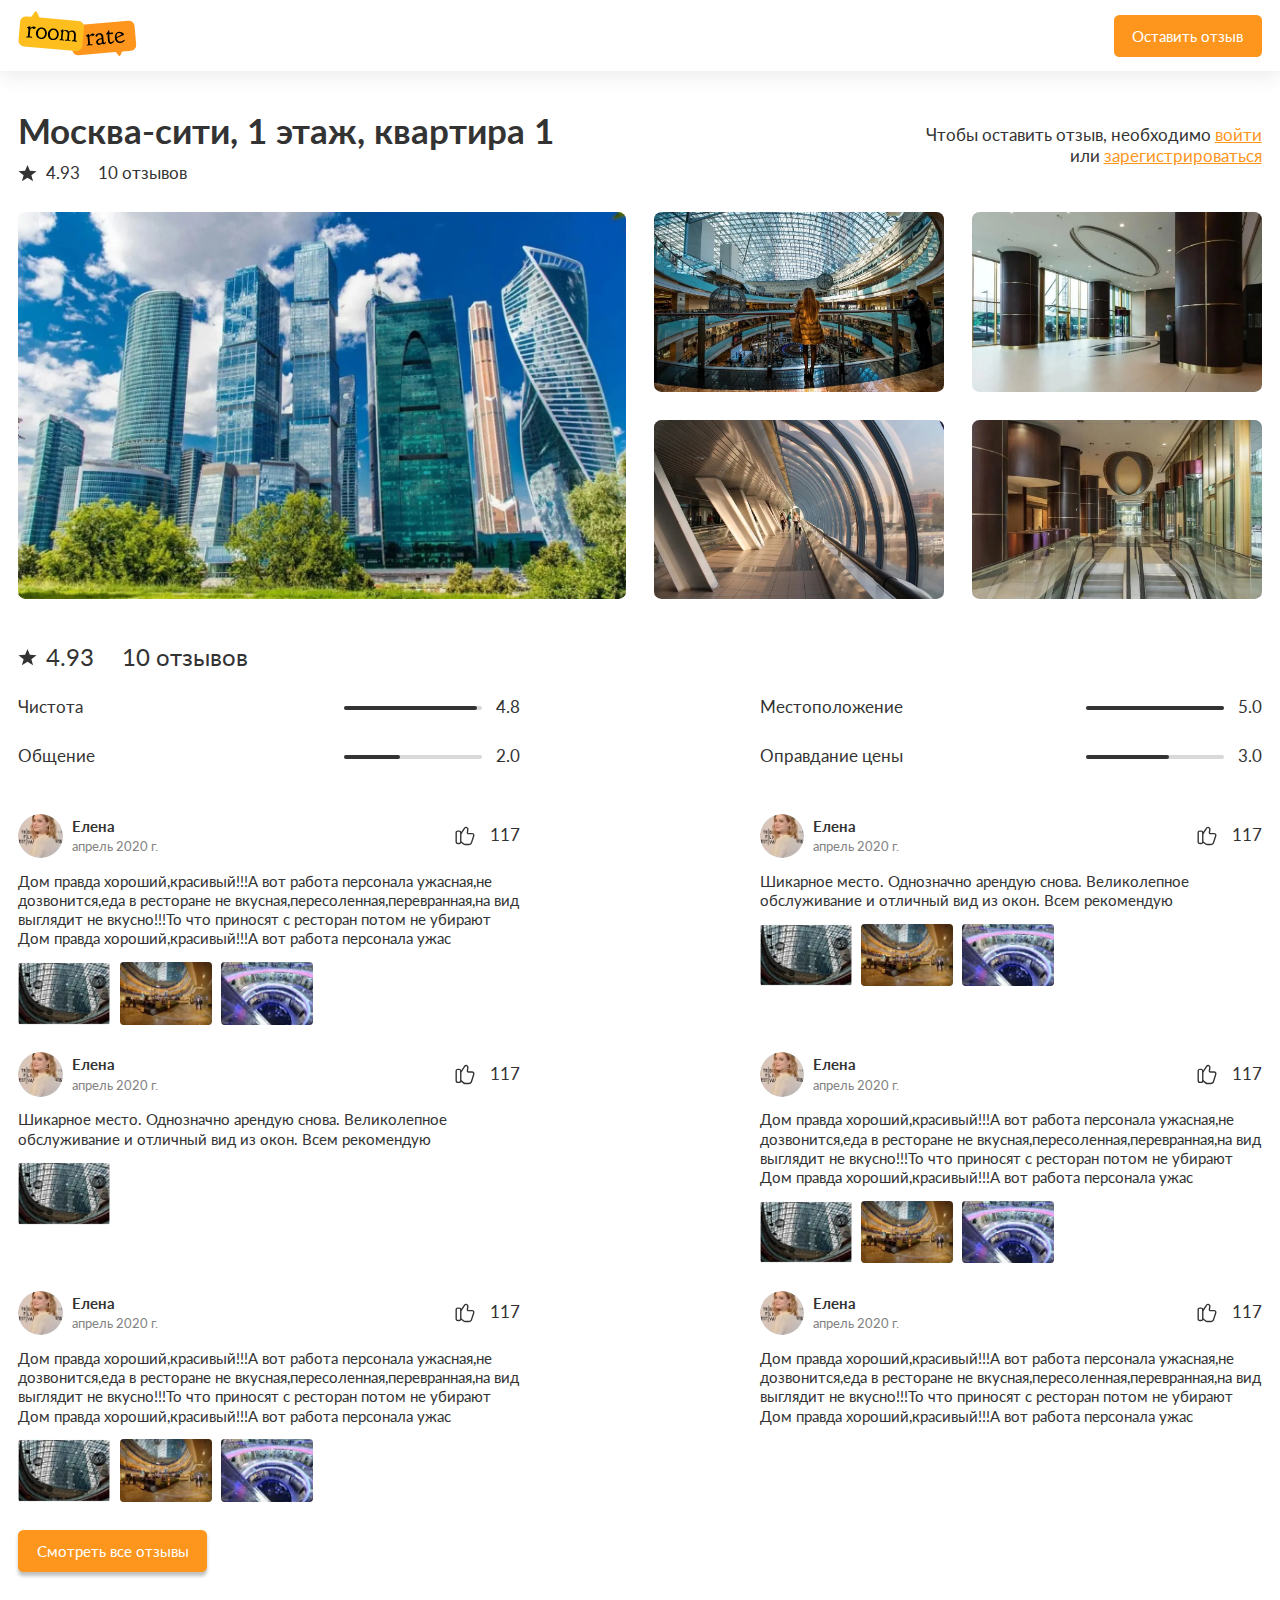
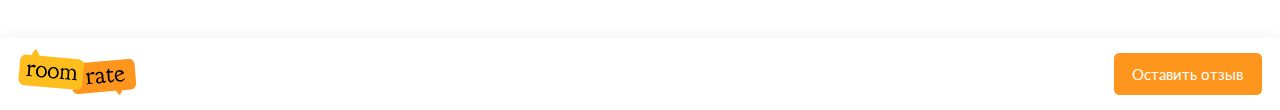
==== commit 754309be: "fixed bugs" ====
--- a/card.html
+++ b/card.html
@@ -8,6 +8,7 @@
     <link rel="stylesheet" href="css/libs.min.css">
     <link rel="stylesheet" href="css/style.min.css">
     <script src="https://api-maps.yandex.ru/2.1/?lang=ru_RU&apikey=9133eb49-3a97-4b2d-90be-6b80a97a5036" type="text/javascript"></script>
+    <link rel="icon" href="img/favicon.svg" type="image/svg+xml">
     <title>Главная</title>
 </head>
 
@@ -18,7 +19,7 @@
             <div class="container">
     <div class="header__inner">
         <a href="" class="logo header__logo">
-            <img src="img/logo.svg" alt="">
+            <img src="img/logo2.svg" alt="">
         </a>
         
         <button class="header__btn m-btn m-btn-accent">
@@ -510,7 +511,7 @@
             <div class="container">
     <div class="footer__inner">
         <a href="" class="logo header__logo">
-            <img src="img/logo.svg" alt="">
+            <img src="img/logo2.svg" alt="">
         </a>
         <button class="footer__btn m-btn m-btn-accent">
             <span>Оставить отзыв</span>
--- a/css/style.min.css
+++ b/css/style.min.css
@@ -1,2 +1,2 @@
-@font-face{font-family:Lato;src:url(../fonts/Lato-Regular.ttf) format("ttf"),url(../fonts/Lato-Regular.woff2) format("woff2"),url(../fonts/Lato-Regular.woff) format("woff"),url(../fonts/Lato-Regular.eot) format("eot");font-weight:400;font-style:normal;font-display:swap}@font-face{font-family:Lato;src:url(../fonts/Lato-Bold.ttf) format("ttf"),url(../fonts/Lato-Bold.woff2) format("woff2"),url(../fonts/Lato-Bold.woff) format("woff"),url(../fonts/Lato-Bold.eot) format("eot");font-weight:700;font-style:normal;font-display:swap}*,::after,::before{margin:0;padding:0;-webkit-box-sizing:border-box;box-sizing:border-box;-webkit-font-smoothing:antialiased!important;-webkit-tap-highlight-color:transparent;outline:0!important}h1,h2,h3,h4,h5,h6{font-weight:400;font-size:1em}a,body,div,form,h1,h2,h3,h4,h5,li,p,ul{margin:0;padding:0;border:0;text-decoration:none;line-height:1}button,input,textarea{outline:0!important;-webkit-transition:.125s;-o-transition:.125s;transition:.125s;font-family:inherit}input:active,input[type=checkbox]:focus,input[type=file]:focus,input[type=radio]:focus,input[type=text]:focus{outline:0!important}::-webkit-input-placeholder{color:#222}::-moz-placeholder{color:#222}:-moz-placeholder{color:#222}:-ms-input-placeholder{color:#222}input::-webkit-inner-spin-button,input::-webkit-outer-spin-button{-webkit-appearance:none;margin:0}input[type=number]{-moz-appearance:textfield}svg{-ms-flex-negative:0;flex-shrink:0}path,svg{-webkit-transition:.125s;-o-transition:.125s;transition:.125s}a{color:inherit;text-decoration:none;-webkit-transition:125ms;-o-transition:125ms;transition:125ms}a:focus,a:hover{text-decoration:none!important}li,ul{margin:0;padding:0;list-style:none}i{line-height:100%}fieldset{min-width:0;padding:0;margin:0;border:0}button{cursor:pointer;border:none;outline:0;-webkit-box-sizing:border-box;box-sizing:border-box;-webkit-transition:125ms;-o-transition:125ms;transition:125ms;background-color:inherit;font-size:1em}.swiper-button-next,.swiper-button-prev{z-index:2}.swiper-button-next::after,.swiper-button-prev::after{display:none}html{height:100%;scroll-behavior:smooth;width:100%;font-size:min(100vw,1390px)}.wrapper{min-height:100vh;display:-webkit-box;display:-ms-flexbox;display:flex;-webkit-box-orient:vertical;-webkit-box-direction:normal;-ms-flex-direction:column;flex-direction:column;-ms-flex-negative:0;flex-shrink:0}.content{-webkit-box-flex:1;-ms-flex-positive:1;flex-grow:1;display:-webkit-box;display:-ms-flexbox;display:flex;-webkit-box-orient:vertical;-webkit-box-direction:normal;-ms-flex-direction:column;flex-direction:column}.page{font-family:Lato,sans-serif;font-weight:400;color:#333;font-size:1.15108%}.page.fixed-body{overflow-y:hidden}.container{max-width:1390px;margin:0 auto;padding:0 1.25em}a:hover{color:#fe961e}@media screen and (max-width:992px){.page{font-size:2.2%}}@media screen and (max-width:576px){.page{font-size:4.27%}}.display1{font-size:2.375em;line-height:130%;font-weight:700}.text26{font-size:1.625em}.text18{font-size:1.125em;line-height:130%}.text16{font-size:1em}.text14{font-size:.875em}.bold-text{font-weight:700}.gray-text{color:#838383}.secondary-text{color:#123cff}@media screen and (max-width:992px){.display1{font-size:1.625em}.mob-text20{font-size:1.25em}.mob-text14{font-size:.875em}}.m-btn{display:-webkit-box;display:-ms-flexbox;display:flex;-webkit-box-align:center;-ms-flex-align:center;align-items:center;-webkit-box-pack:center;-ms-flex-pack:center;justify-content:center;-webkit-transition:.225s ease-out;-o-transition:.225s ease-out;transition:.225s ease-out;padding:0}.m-btn:focus{-webkit-box-shadow:none;box-shadow:none}.m-btn-accent{padding:0 1.25em;height:2.875em;background-color:#fe961e;color:#fff;border-radius:.375em}.m-btn-accent span{font-size:1em}.m-btn-accent:hover{background-color:#e87d01;color:#fff}.m-btn-accent.shadow{-webkit-box-shadow:0 .25em .25em rgba(0,0,0,.25);box-shadow:0 .25em .25em rgba(0,0,0,.25)}.fg{position:relative;margin:0;font-size:1em}.fg .m-select .current,.fg input,.fg select,.fg textarea{border:none;-webkit-box-shadow:0 0 10px rgba(51,51,51,.2);box-shadow:0 0 10px rgba(51,51,51,.2);border-radius:.375em;padding:0 2.5em 0 1em;height:2.875em;width:100%;font-size:1em;line-height:inherit;color:#333;background-color:#fff}.fg .m-select .current::-webkit-input-placeholder,.fg input::-webkit-input-placeholder,.fg select::-webkit-input-placeholder,.fg textarea::-webkit-input-placeholder{color:#adadad}.fg .m-select .current::-moz-placeholder,.fg input::-moz-placeholder,.fg select::-moz-placeholder,.fg textarea::-moz-placeholder{color:#adadad}.fg .m-select .current:-ms-input-placeholder,.fg input:-ms-input-placeholder,.fg select:-ms-input-placeholder,.fg textarea:-ms-input-placeholder{color:#adadad}.fg .m-select .current::-ms-input-placeholder,.fg input::-ms-input-placeholder,.fg select::-ms-input-placeholder,.fg textarea::-ms-input-placeholder{color:#adadad}.fg .m-select .current::placeholder,.fg input::placeholder,.fg select::placeholder,.fg textarea::placeholder{color:#adadad}.fg .m-select .current:focus,.fg .m-select .current:hover,.fg input:focus,.fg input:hover,.fg select:focus,.fg select:hover,.fg textarea:focus,.fg textarea:hover{border-color:#fe961e}.fg .m-select{height:2.875em;width:100%;font-size:1em;padding:0;background-color:transparent!important;border:none!important;float:unset}.fg .m-select .current{height:100%;width:100%;display:-webkit-box;display:-ms-flexbox;display:flex;-webkit-box-align:center;-ms-flex-align:center;align-items:center;background-image:url("data:image/svg+xml;charset=utf8,%3Csvg width='10' height='10' viewBox='0 0 10 10' fill='none' xmlns='http://www.w3.org/2000/svg'%3E%3Cg clip-path='url(%23clip0_105_109710)'%3E%3Cpath d='M4.99232 7.63268C4.91023 7.6328 4.82893 7.61668 4.75309 7.58525C4.67726 7.55382 4.60839 7.5077 4.55045 7.44955L0.175445 3.07455C0.0615961 2.95668 -0.00140039 2.7988 2.36266e-05 2.63493C0.00144764 2.47106 0.0671782 2.3143 0.183058 2.19842C0.298938 2.08254 0.455696 2.01681 0.619569 2.01538C0.783442 2.01396 0.941319 2.07696 1.05919 2.19081L4.99232 6.12361L8.92545 2.19081C8.9831 2.13111 9.05206 2.0835 9.12832 2.05074C9.20457 2.01799 9.28658 2.00074 9.36957 2.00002C9.45256 1.9993 9.53486 2.01512 9.61167 2.04654C9.68848 2.07797 9.75826 2.12438 9.81694 2.18306C9.87562 2.24174 9.92203 2.31152 9.95346 2.38833C9.98488 2.46514 10.0007 2.54744 9.99998 2.63043C9.99926 2.71342 9.98201 2.79543 9.94926 2.87168C9.9165 2.94793 9.86889 3.0169 9.8092 3.07455L5.43419 7.44955C5.37625 7.5077 5.30738 7.55382 5.23155 7.58525C5.15571 7.61668 5.07441 7.6328 4.99232 7.63268Z' fill='%23AEAEAE'/%3E%3C/g%3E%3Cdefs%3E%3CclipPath id='clip0_105_109710'%3E%3Crect width='10' height='10' fill='white'/%3E%3C/clipPath%3E%3C/defs%3E%3C/svg%3E");background-repeat:no-repeat;background-position:right .625em center;background-size:.75em auto}.fg .m-select.open .current{background-image:url("data:image/svg+xml;charset=utf8,%3Csvg width='12' height='12' viewBox='0 0 12 12' fill='none' xmlns='http://www.w3.org/2000/svg'%3E%3Cg clip-path='url(%23clip0_4241_186572)'%3E%3Cpath d='M5.99078 2.84089C5.89228 2.84074 5.79471 2.86009 5.70371 2.8978C5.61271 2.93551 5.53006 2.99085 5.46053 3.06064L0.210534 8.31063C0.0739153 8.45208 -0.00168046 8.64154 2.8352e-05 8.83818C0.00173717 9.03483 0.0806138 9.22294 0.21967 9.362C0.358726 9.50105 0.546835 9.57993 0.743483 9.58164C0.94013 9.58335 1.12958 9.50775 1.27103 9.37113L5.99078 4.65176L10.7105 9.37113C10.7797 9.44276 10.8625 9.4999 10.954 9.53921C11.0455 9.57851 11.1439 9.5992 11.2435 9.60007C11.3431 9.60093 11.4418 9.58196 11.534 9.54425C11.6262 9.50654 11.7099 9.45085 11.7803 9.38043C11.8507 9.31001 11.9064 9.22627 11.9442 9.1341C11.9819 9.04193 12.0008 8.94317 12 8.84358C11.9991 8.744 11.9784 8.64558 11.9391 8.55408C11.8998 8.46258 11.8427 8.37982 11.771 8.31063L6.52103 3.06064C6.4515 2.99085 6.36886 2.93551 6.27786 2.8978C6.18685 2.86009 6.08929 2.84074 5.99078 2.84089V2.84089Z' fill='%23AEAEAE'/%3E%3C/g%3E%3Cdefs%3E%3CclipPath id='clip0_4241_186572'%3E%3Crect width='12' height='12' fill='white' transform='matrix(1 0 0 -1 0 12)'/%3E%3C/clipPath%3E%3C/defs%3E%3C/svg%3E")}.fg .m-select.open .list{-webkit-transform:translateY(0);-ms-transform:translateY(0);transform:translateY(0)}.fg .m-select .list{-webkit-transform:translateY(2em);-ms-transform:translateY(2em);transform:translateY(2em);padding:1em;background:#fff;-webkit-box-shadow:0 .25em 1.25em rgba(51,51,51,.1);box-shadow:0 .25em 1.25em rgba(51,51,51,.1);border-radius:.375em;-webkit-transition:.3s;-o-transition:.3s;transition:.3s;display:grid;grid-template-columns:100%;gap:1.25em;min-width:100%;width:auto}.fg .m-select .option{white-space:nowrap;font-size:.875em;padding:0;border:none!important;font-weight:500;color:#333}.fg .m-select .option.focus,.fg .m-select .option.selected.focus,.fg .m-select .option:hover{background-color:transparent;font-weight:500;color:rgba(18,60,255,.6)}.fg .m-select .option.disabled{display:none;font-weight:400!important;pointer-events:none}.fg label{-webkit-transition:.1s;-o-transition:.1s;transition:.1s;pointer-events:none;position:absolute;left:1.112em;font-size:1em;line-height:inherit;top:50%;-webkit-transform:translateY(-50%);-ms-transform:translateY(-50%);transform:translateY(-50%);color:rgba(51,51,51,.6)}.rating-input{display:-webkit-box;display:-ms-flexbox;display:flex;-webkit-box-align:center;-ms-flex-align:center;align-items:center;-webkit-box-orient:horizontal;-webkit-box-direction:reverse;-ms-flex-direction:row-reverse;flex-direction:row-reverse;position:relative}.rating-input--read-only{pointer-events:none}.rating-input__field{position:absolute;left:0;top:100%;opacity:0;pointer-events:none}.rating-input__item{-webkit-transition:.3s;-o-transition:.3s;transition:.3s;width:1.25em}.rating-input__item svg{width:100%;height:auto}.rating-input__item path{fill:#adadad}.rating-input__item:hover{cursor:pointer}.rating-input[data-total-rating="1"] .rating-input__item:nth-child(n+5) path,.rating-input[data-total-rating="2"] .rating-input__item:nth-child(n+4) path,.rating-input[data-total-rating="3"] .rating-input__item:nth-child(n+3) path,.rating-input[data-total-rating="4"] .rating-input__item:nth-child(n+2) path,.rating-input[data-total-rating="5"] .rating-input__item:nth-child(n+1) path,.rating-input__item:hover path,.rating-input__item:hover~.rating-input__item path{fill:#333}.air-datepicker{z-index:1001}.breadcrumbs{margin-top:60px}.breadcrumbs__item{font-size:16px;line-height:110%;position:relative;font-weight:400;display:inline}.breadcrumbs__item:last-child{font-weight:600}.breadcrumbs__item:not(:first-child){margin-left:24px}.breadcrumbs__item:not(:first-child):before{content:'';position:absolute;z-index:1;width:3.51px;height:3.51px;background-color:#fe961e;border-radius:1px;-webkit-transform:rotate(-45deg);-ms-transform:rotate(-45deg);transform:rotate(-45deg);top:7px;right:100%;margin-right:10px}.modal{position:fixed;left:0;top:0;width:100%;height:100vh;overflow-y:auto;z-index:1000;opacity:0;pointer-events:none}@media screen and (min-width:577px){.modal{text-align:center}.modal:before{display:inline-block;vertical-align:middle;content:" ";height:100%}.modal .modal__dialog{display:inline-block;text-align:left;vertical-align:middle}}.modal--active{opacity:1;pointer-events:unset}.modal__bg{position:fixed;width:100%;height:100vh;top:0;left:0;background:rgba(0,0,0,.4)}.modal__dialog{margin:auto;background-color:#fff;width:31.25em;max-width:calc(100% - 2em);border-radius:.5em;position:relative}.modal__content,.modal__top{padding:1.875em}.modal__top{border-bottom:1px solid #d9d9d9}.modal__text a{color:#fe961e;text-decoration:underline}.modal__btn{width:100%;margin-top:1.25em}.modal__hint{margin-top:.5em}.modal__fields{display:grid;grid-template-columns:100%;gap:1.25em}.modal__fields .fg input{padding:0 1.375em;height:3.75em;border-radius:.5em;-webkit-box-shadow:none;box-shadow:none;border:1px solid #d9d9d9}.modal__fields .fg textarea{padding:1.375em;height:8.75em;resize:none;-webkit-box-shadow:none;box-shadow:none;border:1px solid #d9d9d9}.modal__or{margin:1.25em 0;display:-webkit-box;display:-ms-flexbox;display:flex;-webkit-box-align:center;-ms-flex-align:center;align-items:center;-webkit-box-pack:center;-ms-flex-pack:center;justify-content:center}.modal__or:after,.modal__or:before{content:'';height:1px;width:auto;-webkit-box-flex:1;-ms-flex-positive:1;flex-grow:1;background-color:#d9d9d9;display:block}.modal__or span{margin:0 .625em;-ms-flex-negative:0;flex-shrink:0}.social{display:-webkit-box;display:-ms-flexbox;display:flex;-webkit-box-align:center;-ms-flex-align:center;align-items:center;-webkit-box-pack:justify;-ms-flex-pack:justify;justify-content:space-between}.social__item{width:3.75em;height:3.75em;display:block}.social__item:hover img{-webkit-transform:translateY(-.625em);-ms-transform:translateY(-.625em);transform:translateY(-.625em)}.social__item img{width:100%;-webkit-transition:.3s;-o-transition:.3s;transition:.3s}.modal-login .social{margin-bottom:1.25em}.ratings{display:grid;grid-template-columns:100%;gap:.9375em}.ratings__group{display:-webkit-box;display:-ms-flexbox;display:flex;-webkit-box-align:center;-ms-flex-align:center;align-items:center;-webkit-box-pack:justify;-ms-flex-pack:justify;justify-content:space-between}.file{margin-top:.375em;min-height:4.5em;position:relative}.file__slider{overflow-x:hidden}.file__slider .swiper-slide{position:relative;width:7.1875em;padding:.3125em 1.25em 0 0}.file__upload{height:4.125em;width:100%;background-color:rgba(18,60,255,.1);border-radius:.375em;color:#123cff;position:relative;background-repeat:no-repeat;background-position:center;background-size:1.25em auto}.file__upload input{opacity:0;position:absolute;top:0;left:0;z-index:2;cursor:pointer;width:100%;height:100%}.file._has-file .file__upload{z-index:2;width:4.125em;position:absolute;right:0;bottom:0;background-image:url(../img/plus.svg)}.file._has-file .file__upload span{display:none}.img-file>img{width:100%;height:4.125em;border-radius:.5em;-o-object-fit:cover;object-fit:cover}.img-file__remove{position:absolute;top:0;right:.9375em;background:#e7ecff;width:1.25em;height:1.25em;border-radius:50%}.img-file__remove img{width:.5em}.img-file__remove:hover{background:#b4c4ff}@media screen and (max-width:576px){.modal{padding:4em 0}.modal__content,.modal__top{padding:1.25em}.modal__fields{gap:.625em}.modal__fields .fg input{padding:0 1em;height:3em}.modal__fields .fg textarea{padding:1em;height:7.5em}.modal__hint{margin-top:.7em}.social__item{width:2.5em;height:2.5em}}.logo{display:block;width:8.125em;-ms-flex-negative:0;flex-shrink:0}.logo img{width:100%;display:block}.footer,.header{padding:.6875em 0;background-color:#fff;-webkit-box-shadow:0 .25em 1.25em rgba(51,51,51,.1);box-shadow:0 .25em 1.25em rgba(51,51,51,.1)}.footer__inner,.header__inner{display:-webkit-box;display:-ms-flexbox;display:flex;-webkit-box-align:center;-ms-flex-align:center;align-items:center;-webkit-box-pack:justify;-ms-flex-pack:justify;justify-content:space-between}.menu,.menu__user{display:-webkit-box;display:-ms-flexbox;display:flex;-webkit-box-align:center;-ms-flex-align:center;align-items:center}.menu__user .avatar{width:2.875em;height:2.875em;margin-left:.625em}.menu__logout{margin-left:1.875em;-webkit-text-decoration-line:underline;text-decoration-line:underline;color:#e84260}.burger,.menu__bg{display:none}@media screen and (max-width:576px){.footer,.header{padding:.875em 0}.footer__btn,.header__btn{display:none}.header._open .menu{opacity:1;pointer-events:unset}.header._open .menu__bg{display:block}.header._open .burger{background-image:url(../img/burger2.svg);background-size:1.5em auto}.menu{position:fixed;top:0;right:0;z-index:100;height:100vh;width:17.1875em;background-color:#fff;-webkit-box-orient:vertical;-webkit-box-direction:normal;-ms-flex-direction:column;flex-direction:column;padding:4.675em 1.25em;opacity:0;pointer-events:none;-webkit-transition:.3s;-o-transition:.3s;transition:.3s}.menu__bg{position:fixed;z-index:99;background:rgba(0,0,0,.4);width:100%;height:100vh;top:0;left:0}.menu__user{margin-right:auto}.menu__logout{margin:1.875em auto 0 0}.burger{display:block;width:1.875em;height:1.5em;background-image:url(../img/burger.svg);background-repeat:no-repeat;background-position:center;background-size:100% auto;position:relative;z-index:101;-webkit-transition:.3s;-o-transition:.3s;transition:.3s}}.footer__logo{display:block}.footer__logo img{width:100%;display:block}.main{padding:5.375em 0 9em;-webkit-box-flex:1;-ms-flex-positive:1;flex-grow:1;background-size:cover;background-position:center}.main__inner{max-width:53.125em}.main__title{color:#fff;text-shadow:0 .25em .25em rgba(0,0,0,.25)}.main .filter{margin-top:7.25em}.filter{display:-webkit-box;display:-ms-flexbox;display:flex;-webkit-box-align:center;-ms-flex-align:center;align-items:center}.filter__fields{background-color:#fff;border-radius:.375em;display:-webkit-box;display:-ms-flexbox;display:flex;-webkit-box-align:center;-ms-flex-align:center;align-items:center;-webkit-box-flex:1;-ms-flex-positive:1;flex-grow:1}@media screen and (min-width:993px){.filter__fields .fg .m-select .current,.filter__fields .fg input,.filter__fields .filter__radios{background-color:transparent;-webkit-box-shadow:none;box-shadow:none}}.filter__btn{-ms-flex-negative:0;flex-shrink:0;margin-left:.625em}.filter__type{width:8.75em;-ms-flex-negative:0;flex-shrink:0}.filter__address{-webkit-box-flex:1;-ms-flex-positive:1;flex-grow:1}.filter__radios{display:-webkit-box;display:-ms-flexbox;display:flex;-webkit-box-align:center;-ms-flex-align:center;align-items:center;padding:0 .3125em;-ms-flex-negative:0;flex-shrink:0;height:2.25em;border-left:1px solid #d9d9d9;border-right:1px solid #d9d9d9}.filter__radio{position:relative;padding:0 .625em}.filter__radio:not(:last-child){border-right:1px solid #d9d9d9}.filter__radio input{position:absolute;z-index:2;width:100%;height:100%;opacity:0;cursor:pointer;left:0;top:0}.filter__radio input:checked+label{color:#fe961e}.filter__radio label{font-size:1em}@media screen and (max-width:992px){.main{padding:3.125em 0 6.25em}.main__title{text-align:center}.main .filter{margin-top:2.5em}.filter{display:grid;grid-template-columns:100%;gap:.625em}.filter__fields{display:grid;grid-template-columns:100%;gap:.625em;background-color:transparent;padding:0}.filter__type{width:100%}.filter__radios{background-color:#fff;-webkit-box-shadow:0 0 10px rgba(51,51,51,.2);box-shadow:0 0 10px rgba(51,51,51,.2);border-radius:.375em;height:2.875em;padding:0 1em;border:none}.filter__radio{padding:0 1.5em}.filter__radio:nth-child(1){padding:0 1.25em 0 0}.filter__radio:last-child{padding:0 0 0 1.25em}.filter__btn{margin:0}}.search{padding:2.5em 0 6em}.search .filter{max-width:53.125em;margin-top:1.875em}.search .filter__fields{-webkit-box-shadow:0 0 .625em rgba(51,51,51,.2);box-shadow:0 0 .625em rgba(51,51,51,.2)}.search .filter__btn{-webkit-box-shadow:0 .25em .25em rgba(0,0,0,.25);box-shadow:0 .25em .25em rgba(0,0,0,.25)}.search__grid{margin-top:1.875em;display:grid;grid-template-columns:27.5em calc(100% - 27.5em - 1.25em);gap:1.25em}.search__items{padding-right:.625em;overflow-y:auto;height:34.375em}.search__items::-webkit-scrollbar{width:6px}.search__items::-webkit-scrollbar-track{background:0 0;border-radius:3px}.search__items::-webkit-scrollbar-thumb{background:#d9d9d9;border-radius:3px}.map{height:34.375em;border-radius:.5em;overflow:hidden}.map .ymaps-2-1-79-balloon{opacity:0!important;pointer-events:none!important}.map .ymaps-2-1-79-copyright,.map .ymaps-2-1-79-map-copyrights-promo{opacity:0}.map .balloon__icon{background:#fecc55;border-radius:50%;width:60px;height:60px;display:-webkit-box;display:-ms-flexbox;display:flex;-webkit-box-align:center;-ms-flex-align:center;align-items:center;-webkit-box-pack:center;-ms-flex-pack:center;justify-content:center;font-size:18px;line-height:21px}.search-card{display:grid;grid-template-columns:11em calc(100% - 11.625em);-webkit-box-pack:justify;-ms-flex-pack:justify;justify-content:space-between;padding:1.25em 0;border-top:1px solid #d9d9d9}.search-card__img{display:block;position:relative;padding-bottom:75%}.search-card__img img{position:absolute;top:0;left:0;width:100%;height:100%;-o-object-fit:cover;object-fit:cover;border-radius:.25em}.search-card__content{display:-webkit-box;display:-ms-flexbox;display:flex;-webkit-box-orient:vertical;-webkit-box-direction:normal;-ms-flex-direction:column;flex-direction:column}.search-card__desc,.search-card__title{overflow:hidden;display:-webkit-box;-webkit-line-clamp:2;-webkit-box-orient:vertical}.search-card__desc{margin-top:.56em}.search-card__bottom{padding-top:1em;margin-top:auto;display:-webkit-box;display:-ms-flexbox;display:flex;-webkit-box-align:center;-ms-flex-align:center;align-items:center;-webkit-box-pack:justify;-ms-flex-pack:justify;justify-content:space-between}.rating-num{display:-webkit-box;display:-ms-flexbox;display:flex;-webkit-box-align:center;-ms-flex-align:center;align-items:center}.rating-num img{width:1.25em;display:block;-ms-flex-negative:0;flex-shrink:0;margin-right:.625em}@media screen and (max-width:992px){.search__grid{grid-template-columns:100%;gap:1.875em}.search__items{padding:0;overflow:unset}.search .filter{margin-top:1.25em}.search .filter__fields{-webkit-box-shadow:none;box-shadow:none}.map{-webkit-box-ordinal-group:0;-ms-flex-order:-1;order:-1;height:20em}}@media screen and (max-width:576px){.search__items{display:grid;grid-template-columns:100%;gap:1.25em}.search-card{grid-template-columns:100%;gap:1em;padding:0;border:none}.search-card__img{padding-bottom:61%}.map{height:13em}}.apart{padding:2.5em 0 4.5em}.apart__top{display:-webkit-box;display:-ms-flexbox;display:flex;-webkit-box-align:center;-ms-flex-align:center;align-items:center;-webkit-box-pack:justify;-ms-flex-pack:justify;justify-content:space-between}.apart__info{display:grid;grid-template-columns:100%;gap:.625em}.apart__reviews{display:-webkit-box;display:-ms-flexbox;display:flex;-webkit-box-align:center;-ms-flex-align:center;align-items:center}.apart__reviews .rating-num{margin-right:1.25em}.apart__desc{text-align:right}.apart__desc a{color:#fe961e;text-decoration:underline}.gallery{margin-top:1.875em;display:grid;grid-template-columns:repeat(4,1fr);gap:1.875em;grid-auto-flow:dense}.gallery-card:nth-child(1){grid-column:1/3;grid-row:1/3}.gallery-card:nth-child(5)~.gallery-card{display:none}.gallery-card__img{display:block;position:relative;padding-bottom:62%;min-height:100%}.gallery-card__img img{position:absolute;top:0;left:0;width:100%;height:100%;-o-object-fit:cover;object-fit:cover;border-radius:.5em}.feedback,.stat{margin-top:3.125em}.feedback__items,.stat__items{display:grid;grid-template-columns:repeat(2,34.0625em);gap:1.875em;-webkit-box-pack:justify;-ms-flex-pack:justify;justify-content:space-between}.stat__top{display:-webkit-box;display:-ms-flexbox;display:flex}.stat__top .rating-num{margin-right:1.875em}.stat__items{margin-top:1.875em}.stat-card{display:-webkit-box;display:-ms-flexbox;display:flex;-webkit-box-align:center;-ms-flex-align:center;align-items:center;-webkit-box-pack:justify;-ms-flex-pack:justify;justify-content:space-between}.stat-card__nums{display:-webkit-box;display:-ms-flexbox;display:flex;-webkit-box-align:center;-ms-flex-align:center;align-items:center;-ms-flex-negative:0;flex-shrink:0;margin-left:1em}.stat-card__progress{width:9.375em;height:.25em;background:#d9d9d9;border-radius:.25em;position:relative}.stat-card__progress-fill{position:absolute;top:0;left:0;height:100%;border-radius:inherit;background-color:#333}.stat-card__ball{margin-left:.9375em;text-align:right;min-width:1.625em}.feedback__nav{display:-webkit-box;display:-ms-flexbox;display:flex;margin-top:1.875em}.feedback-card__top{display:-webkit-box;display:-ms-flexbox;display:flex;-webkit-box-align:center;-ms-flex-align:center;align-items:center;-webkit-box-pack:justify;-ms-flex-pack:justify;justify-content:space-between}.feedback-card__user{display:-webkit-box;display:-ms-flexbox;display:flex;-webkit-box-align:center;-ms-flex-align:center;align-items:center}.feedback-card__user-date{margin-top:.3125em}.feedback-card .avatar{margin-right:.625em}.feedback-card__text{margin-top:.9375em;line-height:130%}.feedback-card__text p{line-height:inherit}.feedback-card__images{margin-top:.625em;display:-webkit-box;display:-ms-flexbox;display:flex;-webkit-box-align:center;-ms-flex-align:center;align-items:center;-ms-flex-wrap:wrap;flex-wrap:wrap}.feedback-card__img{width:6.25em;margin:.3125em .625em 0 0}.feedback-card__img-wrap{display:block;position:relative;padding-bottom:68%}.feedback-card__img-wrap img{position:absolute;top:0;left:0;width:100%;height:100%;-o-object-fit:cover;object-fit:cover;border-radius:.25em}.avatar{width:3em;height:3em}.avatar img{width:100%;height:100%;-o-object-fit:cover;object-fit:cover;border-radius:50%;display:block}.like{display:-webkit-box;display:-ms-flexbox;display:flex;-webkit-box-align:center;-ms-flex-align:center;align-items:center;cursor:pointer}.like__icon{display:block;width:1.5em;height:1.5em;-ms-flex-negative:0;flex-shrink:0;margin-right:.9375em;background-image:url(../img/like.svg);background-size:100% auto;background-position:center;background-repeat:no-repeat;-webkit-transition:.3s;-o-transition:.3s;transition:.3s}.like._active .like__icon{background-image:url(../img/like2.svg)}@media screen and (max-width:992px){.apart__desc{max-width:16em}.apart__desc br{display:none}.gallery{gap:.625em}.feedback__items,.stat__items{margin-top:1.25em;grid-template-columns:100%;gap:1.25em}.stat{margin-top:1.875em}}@media screen and (max-width:576px){.apart{padding:3.125em 0}.apart__top{display:grid;grid-template-columns:100%;gap:1.25em}.apart__desc{text-align:left}.gallery{gap:.625em .3125em;margin-top:1.25em}.gallery-card:nth-child(1){grid-column:1/-1;grid-row:unset}.gallery-card:nth-child(1) .gallery-card__img{padding-bottom:64%}.stat-card__progress{width:7.5em}.feedback__nav{margin-top:1.25em}.feedback__btn{width:100%}}
+@font-face{font-family:Lato;src:url(../fonts/Lato-Regular.ttf) format("ttf"),url(../fonts/Lato-Regular.woff2) format("woff2"),url(../fonts/Lato-Regular.woff) format("woff"),url(../fonts/Lato-Regular.eot) format("eot");font-weight:400;font-style:normal;font-display:swap}@font-face{font-family:Lato;src:url(../fonts/Lato-Bold.ttf) format("ttf"),url(../fonts/Lato-Bold.woff2) format("woff2"),url(../fonts/Lato-Bold.woff) format("woff"),url(../fonts/Lato-Bold.eot) format("eot");font-weight:700;font-style:normal;font-display:swap}*,::after,::before{margin:0;padding:0;-webkit-box-sizing:border-box;box-sizing:border-box;-webkit-font-smoothing:antialiased!important;-webkit-tap-highlight-color:transparent;outline:0!important}h1,h2,h3,h4,h5,h6{font-weight:400;font-size:1em}a,body,div,form,h1,h2,h3,h4,h5,li,p,ul{margin:0;padding:0;border:0;text-decoration:none;line-height:1}button,input,textarea{outline:0!important;-webkit-transition:.125s;-o-transition:.125s;transition:.125s;font-family:inherit}input:active,input[type=checkbox]:focus,input[type=file]:focus,input[type=radio]:focus,input[type=text]:focus{outline:0!important}::-webkit-input-placeholder{color:#222}::-moz-placeholder{color:#222}:-moz-placeholder{color:#222}:-ms-input-placeholder{color:#222}input::-webkit-inner-spin-button,input::-webkit-outer-spin-button{-webkit-appearance:none;margin:0}input[type=number]{-moz-appearance:textfield}svg{-ms-flex-negative:0;flex-shrink:0}path,svg{-webkit-transition:.125s;-o-transition:.125s;transition:.125s}a{color:inherit;text-decoration:none;-webkit-transition:125ms;-o-transition:125ms;transition:125ms}a:focus,a:hover{text-decoration:none!important}li,ul{margin:0;padding:0;list-style:none}i{line-height:100%}fieldset{min-width:0;padding:0;margin:0;border:0}button{cursor:pointer;border:none;outline:0;-webkit-box-sizing:border-box;box-sizing:border-box;-webkit-transition:125ms;-o-transition:125ms;transition:125ms;background-color:inherit;font-size:1em}.swiper-button-next,.swiper-button-prev{z-index:2}.swiper-button-next::after,.swiper-button-prev::after{display:none}html{height:100%;scroll-behavior:smooth;width:100%;font-size:min(100vw,1390px)}.wrapper{min-height:100vh;display:-webkit-box;display:-ms-flexbox;display:flex;-webkit-box-orient:vertical;-webkit-box-direction:normal;-ms-flex-direction:column;flex-direction:column;-ms-flex-negative:0;flex-shrink:0}.content{-webkit-box-flex:1;-ms-flex-positive:1;flex-grow:1;display:-webkit-box;display:-ms-flexbox;display:flex;-webkit-box-orient:vertical;-webkit-box-direction:normal;-ms-flex-direction:column;flex-direction:column}.page{font-family:Lato,sans-serif;font-weight:400;color:#333;font-size:1.15108%}.page.fixed-body{overflow-y:hidden}.container{max-width:1390px;margin:0 auto;padding:0 1.25em}a:hover{color:#fe961e}@media screen and (max-width:992px){.page{font-size:2.2%}}@media screen and (max-width:576px){.page{font-size:4.27%}}.display1{font-size:2.375em;line-height:130%;font-weight:700}.text26{font-size:1.625em}.text18{font-size:1.125em;line-height:130%}.text16{font-size:1em}.text14{font-size:.875em}.bold-text{font-weight:700}.gray-text{color:#838383}.secondary-text{color:#123cff}@media screen and (max-width:992px){.display1{font-size:1.625em}.mob-text20{font-size:1.25em}.mob-text14{font-size:.875em}}.m-btn{display:-webkit-box;display:-ms-flexbox;display:flex;-webkit-box-align:center;-ms-flex-align:center;align-items:center;-webkit-box-pack:center;-ms-flex-pack:center;justify-content:center;-webkit-transition:.225s ease-out;-o-transition:.225s ease-out;transition:.225s ease-out;padding:0}.m-btn:focus{-webkit-box-shadow:none;box-shadow:none}.m-btn-accent{padding:0 1.25em;height:2.875em;background-color:#fe961e;color:#fff;border-radius:.375em}.m-btn-accent span{font-size:1em}.m-btn-accent:hover{background-color:#e87d01;color:#fff}.m-btn-accent.shadow{-webkit-box-shadow:0 .25em .25em rgba(0,0,0,.25);box-shadow:0 .25em .25em rgba(0,0,0,.25)}.fg{position:relative;margin:0;font-size:1em}.fg .m-select .current,.fg input,.fg select,.fg textarea{border:none;-webkit-box-shadow:0 0 10px rgba(51,51,51,.2);box-shadow:0 0 10px rgba(51,51,51,.2);border-radius:.375em;padding:0 2.5em 0 1em;height:2.875em;width:100%;font-size:1em;line-height:inherit;color:#333;background-color:#fff}.fg .m-select .current::-webkit-input-placeholder,.fg input::-webkit-input-placeholder,.fg select::-webkit-input-placeholder,.fg textarea::-webkit-input-placeholder{color:#adadad}.fg .m-select .current::-moz-placeholder,.fg input::-moz-placeholder,.fg select::-moz-placeholder,.fg textarea::-moz-placeholder{color:#adadad}.fg .m-select .current:-ms-input-placeholder,.fg input:-ms-input-placeholder,.fg select:-ms-input-placeholder,.fg textarea:-ms-input-placeholder{color:#adadad}.fg .m-select .current::-ms-input-placeholder,.fg input::-ms-input-placeholder,.fg select::-ms-input-placeholder,.fg textarea::-ms-input-placeholder{color:#adadad}.fg .m-select .current::placeholder,.fg input::placeholder,.fg select::placeholder,.fg textarea::placeholder{color:#adadad}.fg .m-select .current:focus,.fg .m-select .current:hover,.fg input:focus,.fg input:hover,.fg select:focus,.fg select:hover,.fg textarea:focus,.fg textarea:hover{border-color:#fe961e}.fg .m-select{height:2.875em;width:100%;font-size:1em;padding:0;background-color:transparent!important;border:none!important;float:unset}.fg .m-select .current{height:100%;width:100%;display:-webkit-box;display:-ms-flexbox;display:flex;-webkit-box-align:center;-ms-flex-align:center;align-items:center;background-image:url("data:image/svg+xml;charset=utf8,%3Csvg width='10' height='10' viewBox='0 0 10 10' fill='none' xmlns='http://www.w3.org/2000/svg'%3E%3Cg clip-path='url(%23clip0_105_109710)'%3E%3Cpath d='M4.99232 7.63268C4.91023 7.6328 4.82893 7.61668 4.75309 7.58525C4.67726 7.55382 4.60839 7.5077 4.55045 7.44955L0.175445 3.07455C0.0615961 2.95668 -0.00140039 2.7988 2.36266e-05 2.63493C0.00144764 2.47106 0.0671782 2.3143 0.183058 2.19842C0.298938 2.08254 0.455696 2.01681 0.619569 2.01538C0.783442 2.01396 0.941319 2.07696 1.05919 2.19081L4.99232 6.12361L8.92545 2.19081C8.9831 2.13111 9.05206 2.0835 9.12832 2.05074C9.20457 2.01799 9.28658 2.00074 9.36957 2.00002C9.45256 1.9993 9.53486 2.01512 9.61167 2.04654C9.68848 2.07797 9.75826 2.12438 9.81694 2.18306C9.87562 2.24174 9.92203 2.31152 9.95346 2.38833C9.98488 2.46514 10.0007 2.54744 9.99998 2.63043C9.99926 2.71342 9.98201 2.79543 9.94926 2.87168C9.9165 2.94793 9.86889 3.0169 9.8092 3.07455L5.43419 7.44955C5.37625 7.5077 5.30738 7.55382 5.23155 7.58525C5.15571 7.61668 5.07441 7.6328 4.99232 7.63268Z' fill='%23AEAEAE'/%3E%3C/g%3E%3Cdefs%3E%3CclipPath id='clip0_105_109710'%3E%3Crect width='10' height='10' fill='white'/%3E%3C/clipPath%3E%3C/defs%3E%3C/svg%3E");background-repeat:no-repeat;background-position:right .625em center;background-size:.75em auto}.fg .m-select.open .current{background-image:url("data:image/svg+xml;charset=utf8,%3Csvg width='12' height='12' viewBox='0 0 12 12' fill='none' xmlns='http://www.w3.org/2000/svg'%3E%3Cg clip-path='url(%23clip0_4241_186572)'%3E%3Cpath d='M5.99078 2.84089C5.89228 2.84074 5.79471 2.86009 5.70371 2.8978C5.61271 2.93551 5.53006 2.99085 5.46053 3.06064L0.210534 8.31063C0.0739153 8.45208 -0.00168046 8.64154 2.8352e-05 8.83818C0.00173717 9.03483 0.0806138 9.22294 0.21967 9.362C0.358726 9.50105 0.546835 9.57993 0.743483 9.58164C0.94013 9.58335 1.12958 9.50775 1.27103 9.37113L5.99078 4.65176L10.7105 9.37113C10.7797 9.44276 10.8625 9.4999 10.954 9.53921C11.0455 9.57851 11.1439 9.5992 11.2435 9.60007C11.3431 9.60093 11.4418 9.58196 11.534 9.54425C11.6262 9.50654 11.7099 9.45085 11.7803 9.38043C11.8507 9.31001 11.9064 9.22627 11.9442 9.1341C11.9819 9.04193 12.0008 8.94317 12 8.84358C11.9991 8.744 11.9784 8.64558 11.9391 8.55408C11.8998 8.46258 11.8427 8.37982 11.771 8.31063L6.52103 3.06064C6.4515 2.99085 6.36886 2.93551 6.27786 2.8978C6.18685 2.86009 6.08929 2.84074 5.99078 2.84089V2.84089Z' fill='%23AEAEAE'/%3E%3C/g%3E%3Cdefs%3E%3CclipPath id='clip0_4241_186572'%3E%3Crect width='12' height='12' fill='white' transform='matrix(1 0 0 -1 0 12)'/%3E%3C/clipPath%3E%3C/defs%3E%3C/svg%3E")}.fg .m-select.open .list{-webkit-transform:translateY(0);-ms-transform:translateY(0);transform:translateY(0)}.fg .m-select .list{-webkit-transform:translateY(2em);-ms-transform:translateY(2em);transform:translateY(2em);padding:1em;background:#fff;-webkit-box-shadow:0 .25em 1.25em rgba(51,51,51,.1);box-shadow:0 .25em 1.25em rgba(51,51,51,.1);border-radius:.375em;-webkit-transition:.3s;-o-transition:.3s;transition:.3s;display:grid;grid-template-columns:100%;gap:1.25em;min-width:100%;width:auto}.fg .m-select .option{white-space:nowrap;font-size:.875em;padding:0;border:none!important;font-weight:500;color:#333}.fg .m-select .option.focus,.fg .m-select .option.selected.focus,.fg .m-select .option:hover{background-color:transparent;font-weight:500;color:rgba(18,60,255,.6)}.fg .m-select .option.disabled{display:none;font-weight:400!important;pointer-events:none}.fg label{-webkit-transition:.1s;-o-transition:.1s;transition:.1s;pointer-events:none;position:absolute;left:1.112em;font-size:1em;line-height:inherit;top:50%;-webkit-transform:translateY(-50%);-ms-transform:translateY(-50%);transform:translateY(-50%);color:rgba(51,51,51,.6)}.rating-input{display:-webkit-box;display:-ms-flexbox;display:flex;-webkit-box-align:center;-ms-flex-align:center;align-items:center;-webkit-box-orient:horizontal;-webkit-box-direction:reverse;-ms-flex-direction:row-reverse;flex-direction:row-reverse;position:relative}.rating-input--read-only{pointer-events:none}.rating-input__field{position:absolute;left:0;top:100%;opacity:0;pointer-events:none}.rating-input__item{-webkit-transition:.3s;-o-transition:.3s;transition:.3s;width:1.25em}.rating-input__item svg{width:100%;height:auto}.rating-input__item path{fill:#adadad}.rating-input__item:hover{cursor:pointer}.rating-input[data-total-rating="1"] .rating-input__item:nth-child(n+5) path,.rating-input[data-total-rating="2"] .rating-input__item:nth-child(n+4) path,.rating-input[data-total-rating="3"] .rating-input__item:nth-child(n+3) path,.rating-input[data-total-rating="4"] .rating-input__item:nth-child(n+2) path,.rating-input[data-total-rating="5"] .rating-input__item:nth-child(n+1) path,.rating-input__item:hover path,.rating-input__item:hover~.rating-input__item path{fill:#333}.air-datepicker{z-index:1001}.breadcrumbs{margin-top:60px}.breadcrumbs__item{font-size:16px;line-height:110%;position:relative;font-weight:400;display:inline}.breadcrumbs__item:last-child{font-weight:600}.breadcrumbs__item:not(:first-child){margin-left:24px}.breadcrumbs__item:not(:first-child):before{content:'';position:absolute;z-index:1;width:3.51px;height:3.51px;background-color:#fe961e;border-radius:1px;-webkit-transform:rotate(-45deg);-ms-transform:rotate(-45deg);transform:rotate(-45deg);top:7px;right:100%;margin-right:10px}.modal{position:fixed;left:0;top:0;width:100%;height:100vh;overflow-y:auto;z-index:1000;opacity:0;pointer-events:none}@media screen and (min-width:577px){.modal{text-align:center}.modal:before{display:inline-block;vertical-align:middle;content:" ";height:100%}.modal .modal__dialog{display:inline-block;text-align:left;vertical-align:middle}}.modal--active{opacity:1;pointer-events:unset}.modal__bg{position:fixed;width:100%;height:100vh;top:0;left:0;background:rgba(0,0,0,.4)}.modal__dialog{margin:auto;background-color:#fff;width:31.25em;max-width:calc(100% - 2em);border-radius:.5em;position:relative}.modal__content,.modal__top{padding:1.875em}.modal__top{border-bottom:1px solid #d9d9d9}.modal__text a{color:#fe961e;text-decoration:underline}.modal__btn{width:100%;margin-top:1.25em}.modal__hint{margin-top:.5em}.modal__fields{display:grid;grid-template-columns:100%;gap:1.25em}.modal__fields .fg input{padding:0 1.375em;height:3.75em;border-radius:.5em;-webkit-box-shadow:none;box-shadow:none;border:1px solid #d9d9d9}.modal__fields .fg textarea{padding:1.375em;height:8.75em;resize:none;-webkit-box-shadow:none;box-shadow:none;border:1px solid #d9d9d9}.modal__or{margin:1.25em 0;display:-webkit-box;display:-ms-flexbox;display:flex;-webkit-box-align:center;-ms-flex-align:center;align-items:center;-webkit-box-pack:center;-ms-flex-pack:center;justify-content:center}.modal__or:after,.modal__or:before{content:'';height:1px;width:auto;-webkit-box-flex:1;-ms-flex-positive:1;flex-grow:1;background-color:#d9d9d9;display:block}.modal__or span{margin:0 .625em;-ms-flex-negative:0;flex-shrink:0}.modal__map .map{height:17em}.social{display:-webkit-box;display:-ms-flexbox;display:flex;-webkit-box-align:center;-ms-flex-align:center;align-items:center;-webkit-box-pack:justify;-ms-flex-pack:justify;justify-content:space-between}.social__item{width:3.75em;height:3.75em;display:block}.social__item:hover img{-webkit-transform:translateY(-.625em);-ms-transform:translateY(-.625em);transform:translateY(-.625em)}.social__item img{width:100%;-webkit-transition:.3s;-o-transition:.3s;transition:.3s}.modal-login .social{margin-bottom:1.25em}.ratings{display:grid;grid-template-columns:100%;gap:.9375em}.ratings__group{display:-webkit-box;display:-ms-flexbox;display:flex;-webkit-box-align:center;-ms-flex-align:center;align-items:center;-webkit-box-pack:justify;-ms-flex-pack:justify;justify-content:space-between}.file{margin-top:.375em;min-height:4.5em;position:relative}.file__slider{overflow-x:hidden}.file__slider .swiper-slide{position:relative;width:7.1875em;padding:.3125em 1.25em 0 0}.file__upload{height:4.125em;width:100%;background-color:rgba(18,60,255,.1);border-radius:.375em;color:#123cff;position:relative;background-repeat:no-repeat;background-position:center;background-size:1.25em auto}.file__upload input{opacity:0;position:absolute;top:0;left:0;z-index:2;cursor:pointer;width:100%;height:100%}.file._has-file .file__upload{z-index:2;width:4.125em;position:absolute;right:0;bottom:0;background-image:url(../img/plus.svg)}.file._has-file .file__upload span{display:none}.img-file>img{width:100%;height:4.125em;border-radius:.5em;-o-object-fit:cover;object-fit:cover}.img-file__remove{position:absolute;top:0;right:.9375em;background:#e7ecff;width:1.25em;height:1.25em;border-radius:50%}.img-file__remove img{width:.5em}.img-file__remove:hover{background:#b4c4ff}@media screen and (max-width:576px){.modal{padding:4em 0}.modal__content,.modal__top{padding:1.25em}.modal__fields{gap:.625em}.modal__fields .fg input{padding:0 1em;height:3em}.modal__fields .fg textarea{padding:1em;height:7.5em}.modal__hint{margin-top:.7em}.modal__map .map{height:11.375em}.social__item{width:2.5em;height:2.5em}}.logo{display:block;width:8.125em;-ms-flex-negative:0;flex-shrink:0}.logo img{width:100%;display:block}.footer,.header{padding:.6875em 0;background-color:#fff;-webkit-box-shadow:0 .25em 1.25em rgba(51,51,51,.1);box-shadow:0 .25em 1.25em rgba(51,51,51,.1)}.footer__inner,.header__inner{display:-webkit-box;display:-ms-flexbox;display:flex;-webkit-box-align:center;-ms-flex-align:center;align-items:center;-webkit-box-pack:justify;-ms-flex-pack:justify;justify-content:space-between}.menu,.menu__user{display:-webkit-box;display:-ms-flexbox;display:flex;-webkit-box-align:center;-ms-flex-align:center;align-items:center}.menu__user .avatar{width:2.875em;height:2.875em;margin-left:.625em}.menu__logout{margin-left:1.875em;-webkit-text-decoration-line:underline;text-decoration-line:underline;color:#e84260}.burger,.menu__bg{display:none}@media screen and (max-width:576px){.footer,.header{padding:.875em 0}.footer__btn,.header__btn{display:none}.header._open .menu{opacity:1;pointer-events:unset}.header._open .menu__bg{display:block}.header._open .burger{background-image:url(../img/burger2.svg);background-size:1.5em auto}.menu{position:fixed;top:0;right:0;z-index:100;height:100vh;width:17.1875em;background-color:#fff;-webkit-box-orient:vertical;-webkit-box-direction:normal;-ms-flex-direction:column;flex-direction:column;padding:4.675em 1.25em;opacity:0;pointer-events:none;-webkit-transition:.3s;-o-transition:.3s;transition:.3s}.menu__bg{position:fixed;z-index:99;background:rgba(0,0,0,.4);width:100%;height:100vh;top:0;left:0}.menu__user{margin-right:auto}.menu__logout{margin:1.875em auto 0 0}.burger{display:block;width:1.875em;height:1.5em;background-image:url(../img/burger.svg);background-repeat:no-repeat;background-position:center;background-size:100% auto;position:relative;z-index:101;-webkit-transition:.3s;-o-transition:.3s;transition:.3s}}.footer__logo{display:block}.footer__logo img{width:100%;display:block}.main{padding:5.375em 0 9em;-webkit-box-flex:1;-ms-flex-positive:1;flex-grow:1;background-size:cover;background-position:center}.main__inner{max-width:53.125em}.main__title{color:#fff;text-shadow:0 .25em .25em rgba(0,0,0,.25)}.main .filter{margin-top:7.25em}.filter{display:-webkit-box;display:-ms-flexbox;display:flex;-webkit-box-align:center;-ms-flex-align:center;align-items:center}.filter__fields{background-color:#fff;border-radius:.375em;display:-webkit-box;display:-ms-flexbox;display:flex;-webkit-box-align:center;-ms-flex-align:center;align-items:center;-webkit-box-flex:1;-ms-flex-positive:1;flex-grow:1}@media screen and (min-width:993px){.filter__fields .fg .m-select .current,.filter__fields .fg input,.filter__fields .filter__radios{background-color:transparent;-webkit-box-shadow:none;box-shadow:none}}.filter__btn{-ms-flex-negative:0;flex-shrink:0;margin-left:.625em}.filter__type{width:8.75em;-ms-flex-negative:0;flex-shrink:0}.filter__address{-webkit-box-flex:1;-ms-flex-positive:1;flex-grow:1}.filter__radios{display:-webkit-box;display:-ms-flexbox;display:flex;-webkit-box-align:center;-ms-flex-align:center;align-items:center;padding:0 .3125em;-ms-flex-negative:0;flex-shrink:0;height:2.25em;border-left:1px solid #d9d9d9;border-right:1px solid #d9d9d9}.filter__radio{position:relative;padding:0 .625em}.filter__radio:not(:last-child){border-right:1px solid #d9d9d9}.filter__radio input{position:absolute;z-index:2;width:100%;height:100%;opacity:0;cursor:pointer;left:0;top:0}.filter__radio input:checked+label{color:#fe961e}.filter__radio label{font-size:1em}@media screen and (max-width:992px){.main{padding:3.125em 0 6.25em}.main__title{text-align:center}.main .filter{margin-top:2.5em}.filter{display:grid;grid-template-columns:100%;gap:.625em}.filter__fields{display:grid;grid-template-columns:100%;gap:.625em;background-color:transparent;padding:0}.filter__type{width:100%}.filter__radios{background-color:#fff;-webkit-box-shadow:0 0 10px rgba(51,51,51,.2);box-shadow:0 0 10px rgba(51,51,51,.2);border-radius:.375em;height:2.875em;padding:0 1em;border:none}.filter__radio{padding:0 1.5em}.filter__radio:nth-child(1){padding:0 1.25em 0 0}.filter__radio:last-child{padding:0 0 0 1.25em}.filter__btn{margin:0}}.search{padding:2.5em 0 6em}.search .filter{max-width:53.125em;margin-top:1.875em}.search .filter__fields{-webkit-box-shadow:0 0 .625em rgba(51,51,51,.2);box-shadow:0 0 .625em rgba(51,51,51,.2)}.search .filter__btn{-webkit-box-shadow:0 .25em .25em rgba(0,0,0,.25);box-shadow:0 .25em .25em rgba(0,0,0,.25)}.search__grid{margin-top:1.875em;display:grid;grid-template-columns:27.5em calc(100% - 27.5em - 1.25em);gap:1.25em}.search__items{padding-right:.625em;overflow-y:auto;height:34.375em}.search__items::-webkit-scrollbar{width:6px}.search__items::-webkit-scrollbar-track{background:0 0;border-radius:3px}.search__items::-webkit-scrollbar-thumb{background:#d9d9d9;border-radius:3px}.map{height:34.375em;border-radius:.5em;overflow:hidden}.map .ymaps-2-1-79-balloon{opacity:0!important;pointer-events:none!important}.map .ymaps-2-1-79-copyright,.map .ymaps-2-1-79-map-copyrights-promo{opacity:0}.map .balloon__icon{background:#fecc55;border-radius:50%;width:60px;height:60px;display:-webkit-box;display:-ms-flexbox;display:flex;-webkit-box-align:center;-ms-flex-align:center;align-items:center;-webkit-box-pack:center;-ms-flex-pack:center;justify-content:center;font-size:18px;line-height:21px}.search-card{display:grid;grid-template-columns:11em calc(100% - 11.625em);-webkit-box-pack:justify;-ms-flex-pack:justify;justify-content:space-between;padding:1.25em 0;border-top:1px solid #d9d9d9}.search-card__img{display:block;position:relative;padding-bottom:75%}.search-card__img img{position:absolute;top:0;left:0;width:100%;height:100%;-o-object-fit:cover;object-fit:cover;border-radius:.25em}.search-card__content{display:-webkit-box;display:-ms-flexbox;display:flex;-webkit-box-orient:vertical;-webkit-box-direction:normal;-ms-flex-direction:column;flex-direction:column}.search-card__desc,.search-card__title{overflow:hidden;display:-webkit-box;-webkit-line-clamp:2;-webkit-box-orient:vertical}.search-card__desc{margin-top:.56em}.search-card__bottom{padding-top:1em;margin-top:auto;display:-webkit-box;display:-ms-flexbox;display:flex;-webkit-box-align:center;-ms-flex-align:center;align-items:center;-webkit-box-pack:justify;-ms-flex-pack:justify;justify-content:space-between}.rating-num{display:-webkit-box;display:-ms-flexbox;display:flex;-webkit-box-align:center;-ms-flex-align:center;align-items:center}.rating-num img{width:1.25em;display:block;-ms-flex-negative:0;flex-shrink:0;margin-right:.625em}@media screen and (max-width:992px){.search__grid{grid-template-columns:100%;gap:1.875em}.search__items{padding:0;overflow:unset}.search .filter{margin-top:1.25em}.search .filter__fields{-webkit-box-shadow:none;box-shadow:none}.map{-webkit-box-ordinal-group:0;-ms-flex-order:-1;order:-1;height:20em}}@media screen and (max-width:576px){.search__items{display:grid;grid-template-columns:100%;gap:1.25em}.search-card{grid-template-columns:100%;gap:1em;padding:0;border:none}.search-card__img{padding-bottom:61%}.map{height:13em}}.apart{padding:2.5em 0 4.5em}.apart__top{display:-webkit-box;display:-ms-flexbox;display:flex;-webkit-box-align:center;-ms-flex-align:center;align-items:center;-webkit-box-pack:justify;-ms-flex-pack:justify;justify-content:space-between}.apart__info{display:grid;grid-template-columns:100%;gap:.625em}.apart__reviews{display:-webkit-box;display:-ms-flexbox;display:flex;-webkit-box-align:center;-ms-flex-align:center;align-items:center}.apart__reviews .rating-num{margin-right:1.25em}.apart__desc{text-align:right}.apart__desc a{color:#fe961e;text-decoration:underline}.gallery{margin-top:1.875em;display:grid;grid-template-columns:repeat(4,1fr);gap:1.875em;grid-auto-flow:dense}.gallery-card:nth-child(1){grid-column:1/3;grid-row:1/3}.gallery-card:nth-child(5)~.gallery-card{display:none}.gallery-card__img{display:block;position:relative;padding-bottom:62%;min-height:100%}.gallery-card__img img{position:absolute;top:0;left:0;width:100%;height:100%;-o-object-fit:cover;object-fit:cover;border-radius:.5em}.feedback,.stat{margin-top:3.125em}.feedback__items,.stat__items{display:grid;grid-template-columns:repeat(2,34.0625em);gap:1.875em;-webkit-box-pack:justify;-ms-flex-pack:justify;justify-content:space-between}.stat__top{display:-webkit-box;display:-ms-flexbox;display:flex}.stat__top .rating-num{margin-right:1.875em}.stat__items{margin-top:1.875em}.stat-card{display:-webkit-box;display:-ms-flexbox;display:flex;-webkit-box-align:center;-ms-flex-align:center;align-items:center;-webkit-box-pack:justify;-ms-flex-pack:justify;justify-content:space-between}.stat-card__nums{display:-webkit-box;display:-ms-flexbox;display:flex;-webkit-box-align:center;-ms-flex-align:center;align-items:center;-ms-flex-negative:0;flex-shrink:0;margin-left:1em}.stat-card__progress{width:9.375em;height:.25em;background:#d9d9d9;border-radius:.25em;position:relative}.stat-card__progress-fill{position:absolute;top:0;left:0;height:100%;border-radius:inherit;background-color:#333}.stat-card__ball{margin-left:.9375em;text-align:right;min-width:1.625em}.feedback__nav{display:-webkit-box;display:-ms-flexbox;display:flex;margin-top:1.875em}.feedback-card__top{display:-webkit-box;display:-ms-flexbox;display:flex;-webkit-box-align:center;-ms-flex-align:center;align-items:center;-webkit-box-pack:justify;-ms-flex-pack:justify;justify-content:space-between}.feedback-card__user{display:-webkit-box;display:-ms-flexbox;display:flex;-webkit-box-align:center;-ms-flex-align:center;align-items:center}.feedback-card__user-date{margin-top:.3125em}.feedback-card .avatar{margin-right:.625em}.feedback-card__text{margin-top:.9375em;line-height:130%}.feedback-card__text p{line-height:inherit}.feedback-card__images{margin-top:.625em;display:-webkit-box;display:-ms-flexbox;display:flex;-webkit-box-align:center;-ms-flex-align:center;align-items:center;-ms-flex-wrap:wrap;flex-wrap:wrap}.feedback-card__img{width:6.25em;margin:.3125em .625em 0 0}.feedback-card__img-wrap{display:block;position:relative;padding-bottom:68%}.feedback-card__img-wrap img{position:absolute;top:0;left:0;width:100%;height:100%;-o-object-fit:cover;object-fit:cover;border-radius:.25em}.avatar{width:3em;height:3em}.avatar img{width:100%;height:100%;-o-object-fit:cover;object-fit:cover;border-radius:50%;display:block}.like{display:-webkit-box;display:-ms-flexbox;display:flex;-webkit-box-align:center;-ms-flex-align:center;align-items:center;cursor:pointer}.like__icon{display:block;width:1.5em;height:1.5em;-ms-flex-negative:0;flex-shrink:0;margin-right:.9375em;background-image:url(../img/like.svg);background-size:100% auto;background-position:center;background-repeat:no-repeat;-webkit-transition:.3s;-o-transition:.3s;transition:.3s}.like._active .like__icon{background-image:url(../img/like2.svg)}@media screen and (max-width:992px){.apart__desc{max-width:16em}.apart__desc br{display:none}.gallery{gap:.625em}.feedback__items,.stat__items{margin-top:1.25em;grid-template-columns:100%;gap:1.25em}.stat{margin-top:1.875em}}@media screen and (max-width:576px){.apart{padding:3.125em 0}.apart__top{display:grid;grid-template-columns:100%;gap:1.25em}.apart__desc{text-align:left}.gallery{gap:.625em .3125em;margin-top:1.25em}.gallery-card:nth-child(1){grid-column:1/-1;grid-row:unset}.gallery-card:nth-child(1) .gallery-card__img{padding-bottom:64%}.stat-card__progress{width:7.5em}.feedback__nav{margin-top:1.25em}.feedback__btn{width:100%}}
 /*# sourceMappingURL=../sourcemaps/style.min.css.map */
